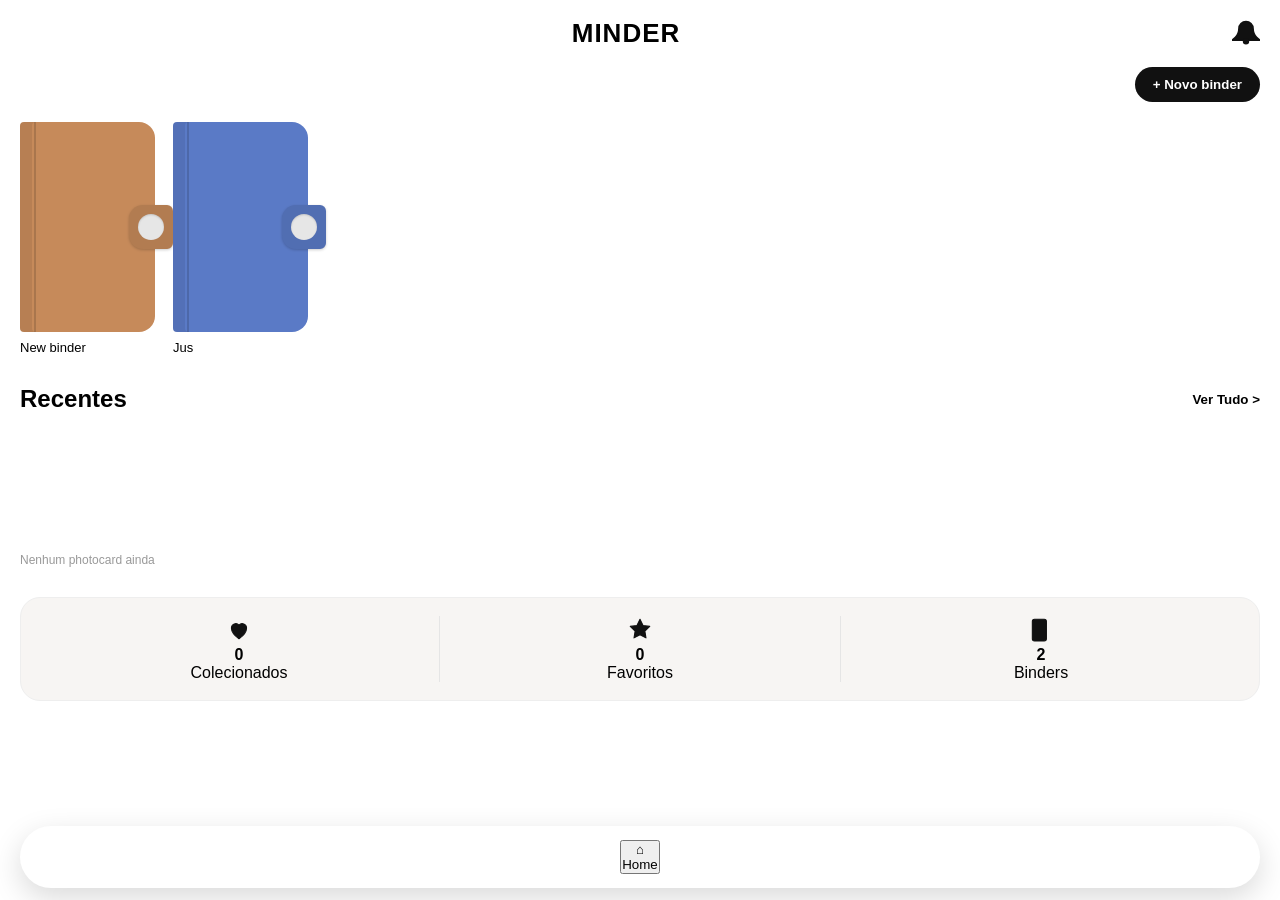
==== index.html @ bbbed20b "minder" ====
<!DOCTYPE html>
<html lang="pt-BR">
<head><meta charset="UTF-8"><meta name="viewport" content="width=device-width, initial-scale=1.0"><title>MINDER</title><link rel="stylesheet" href="style.css"></head>
<body>
<header><h1>MINDER</h1><button class="bell"><svg viewBox="0 0 24 24"><path d="M6 9a6 6 0 0 1 12 0c0 7 6 10 6 10H0s6-3 6-10"/><circle cx="12" cy="20" r="2"/></svg></button></header>
<div class="top-action"><button id="btnNovo" class="btn-black">+ Novo binder</button></div>
<div class="binder-area" id="binderArea">
  <div class="binder-card" data-name="New binder"><div class="binder" style="--cor:#C68A5A"><div class="lacre"></div></div><div class="label">New binder</div></div>
    <div class="binder-card" data-name="Jus"><div class="binder" style="--cor:#5A7AC6"><div class="lacre"></div></div><div class="label">Jus</div></div>
    </div>
    <section class="recentes"><div class="recentes-head"><h2>Recentes</h2><button id="verTudo">Ver Tudo ></button></div><div class="recentes-grid" id="recentesGrid"></div><p class="empty-text" id="emptyText">Nenhum photocard ainda</p></section>
    <div class="stats"><div><svg viewBox="0 0 24 24" class="ico"><path d="M12 21s-7-5-7-10a4 4 0 0 1 7-2.6A4 4 0 0 1 19 11c0 5-7 10-7 10z"/></svg><b id="c1">0</b><p>Colecionados</p></div><div><svg viewBox="0 0 24 24" class="ico"><path d="M12 3l2.8 5.7 6.2.9-4.5 4.4 1 6.2L12 17.3l-5.5 2.9 1-6.2L3 9.6l6.2-.9z"/></svg><b>0</b><p>Favoritos</p></div><div><svg viewBox="0 0 24 24" class="ico"><path d="M6 3h9a2 2 0 0 1 2 2v16a2 2 0 0 1-2 2H6a2 2 0 0 1-2-2V5a2 2 0 0 1 2-2z"/><path d="M6 7h11"/></svg><b id="cBinders">2</b><p>Binders</p></div></div>
    <nav class="nav"><button>⌂<br>Home</button></nav>
    <div id="binderPage" class="binder-page hidden"><div class="bp-header"><button id="voltar">‹ Voltar</button><div><span id="paginaInfo">Página 1 de 2</span> <b id="cheiosInfo">0/4 cheios</b></div></div><div class="bp-grid"><div class="slot"><svg viewBox="0 0 24 24"><rect x="3" y="4" width="18" height="14" rx="2"/><circle cx="9" cy="10" r="2"/><path d="M21 15l-5-5-8 8"/><path d="M17 4h4v4"/></svg><p>toque para colocar<br>um photocard</p><input type="file" accept="image/*" hidden></div><div class="slot"><svg viewBox="0 0 24 24"><rect x="3" y="4" width="18" height="14" rx="2"/><circle cx="9" cy="10" r="2"/><path d="M21 15l-5-5-8 8"/><path d="M17 4h4v4"/></svg><p>toque para colocar<br>um photocard</p><input type="file" accept="image/*" hidden></div><div class="slot"><svg viewBox="0 0 24 24"><rect x="3" y="4" width="18" height="14" rx="2"/><circle cx="9" cy="10" r="2"/><path d="M21 15l-5-5-8 8"/><path d="M17 4h4v4"/></svg><p>toque para colocar<br>um photocard</p><input type="file" accept="image/*" hidden></div><div class="slot"><svg viewBox="0 0 24 24"><rect x="3" y="4" width="18" height="14" rx="2"/><circle cx="9" cy="10" r="2"/><path d="M21 15l-5-5-8 8"/><path d="M17 4h4v4"/></svg><p>toque para colocar<br>um photocard</p><input type="file" accept="image/*" hidden></div></div><div class="bp-footer"><button id="ant">Anterior</button><div class="dots"><span class="dot active"></span><span class="dot"></span></div><button id="prox">Próxima</button></div></div>
    <div id="modalNovo" class="modal hidden"><div class="box"><h3>Novo Binder</h3><input id="inputNome" placeholder="Nome do binder"><input id="inputCor" type="color" value="#C68A5A" style="height:40px;width:100%;margin-top:8px"><div class="actions"><button id="cancelar">Cancelar</button><button id="criar" class="btn-black">Criar</button></div></div></div>
    <script src="script.js"></script>
    </body></html>
---- style.css ----
*{margin:0;padding:0;box-sizing:border-box;font-family:Inter,Arial,sans-serif}
body{background:#fff;padding-bottom:110px}
header{display:flex;justify-content:space-between;padding:18px 20px;align-items:center}
header h1{flex:1;text-align:center;font-weight:900;font-size:26px;letter-spacing:1px}
.bell{border:none;background:none}.bell svg{width:28px;height:28px;fill:#111;stroke:#111;stroke-width:1.5}
.top-action{display:flex;justify-content:flex-end;padding:0 20px}
.btn-black{background:#111;color:#fff;border:none;border-radius:999px;padding:10px 18px;font-weight:600;cursor:pointer}
.binder-area{display:flex;gap:18px;padding:20px;overflow-x:auto}
.binder-card{cursor:pointer;flex-shrink:0}
.binder{width:135px;height:210px;background:var(--cor,#C68A5A);border-radius:4px 16px 16px 4px;position:relative;box-shadow:inset 12px 0 0 rgba(0,0,0,.08)}
.binder::before{content:'';position:absolute;left:14px;top:0;bottom:0;width:2px;background:rgba(0,0,0,.15)}
.binder .lacre{position:absolute;right:-18px;top:50%;transform:translateY(-50%);width:44px;height:44px;background:var(--cor,#C68A5A);filter:brightness(.9);border-radius:14px 6px 6px 14px;display:flex;align-items:center;justify-content:center;box-shadow:0 1px 3px rgba(0,0,0,.2)}
.binder .lacre::after{content:'';width:26px;height:26px;background:#fff;border-radius:50%;box-shadow:inset 0 1px 2px rgba(0,0,0,.15)}
.label{margin-top:8px;font-size:13px;font-weight:500}
.recentes{padding:10px 20px}
.recentes-head{display:flex;justify-content:space-between;align-items:center}
.recentes-head button{border:none;background:none;font-weight:700;cursor:pointer}
.recentes-grid{display:flex;gap:10px;margin-top:12px;overflow-x:auto;min-height:120px}
.empty-text{font-size:12px;color:#999;margin-top:8px}
.card{width:76px;height:100px;background:#111;border-radius:12px;background-size:cover;background-position:center;flex-shrink:0}
.stats{display:flex;background:#f7f5f3;border-radius:20px;margin:20px;padding:18px;border:1px solid #eee}
.stats div{flex:1;text-align:center;border-right:1px solid #e5e5e5}.stats div:last-child{border:none}
.ico{width:26px;height:26px;fill:#111;stroke:#111;stroke-width:1;stroke-linejoin:round;display:block;margin:0 auto 4px}
.nav{position:fixed;bottom:12px;left:20px;right:20px;background:#fff;border-radius:999px;box-shadow:0 10px 30px rgba(0,0,0,.15);display:flex;justify-content:center;padding:14px;font-weight:700}
.binder-page{position:fixed;inset:0;background:#fff;z-index:50;padding:14px;display:flex;flex-direction:column}
.binder-page.hidden{display:none}
.bp-header{display:flex;justify-content:space-between;padding:10px 4px;font-weight:700;font-size:14px}
.bp-grid{background:#a8c4b6;border-radius:22px;padding:14px;display:grid;grid-template-columns:1fr 1fr;gap:14px;flex:1}
.slot{background:#c8ddd0;border:2.5px solid #fff;border-radius:18px;display:flex;flex-direction:column;align-items:center;justify-content:center;text-align:center;padding:20px;cursor:pointer;min-height:190px;position:relative;overflow:hidden}
.slot svg{width:42px;height:42px;stroke:#5a6f65;fill:none;stroke-width:1.6}.slot p{font-size:13px;color:#5a6f65;margin-top:10px;font-weight:600;line-height:1.2}.slot img{position:absolute;inset:0;width:100%;height:100%;object-fit:cover}
.bp-footer{display:flex;justify-content:space-between;align-items:center;padding:16px 10px;color:#777;font-weight:600}
.bp-footer button{border:none;background:none;font-weight:700;color:#333;cursor:pointer}
.dots{display:flex;gap:8px}.dot{width:18px;height:18px;background:#dde8e1;border-radius:50%}.dot.active{background:#8eb11d}
.modal{position:fixed;inset:0;background:rgba(0,0,0,.5);display:flex;align-items:center;justify-content:center;z-index:60}
.modal.hidden{display:none}.box{background:#fff;padding:20px;border-radius:18px;width:85%;max-width:320px}.box input{width:100%;padding:12px;border:1px solid #ddd;border-radius:10px;margin-top:12px}.actions{display:flex;justify-content:flex-end;gap:10px;margin-top:12px}
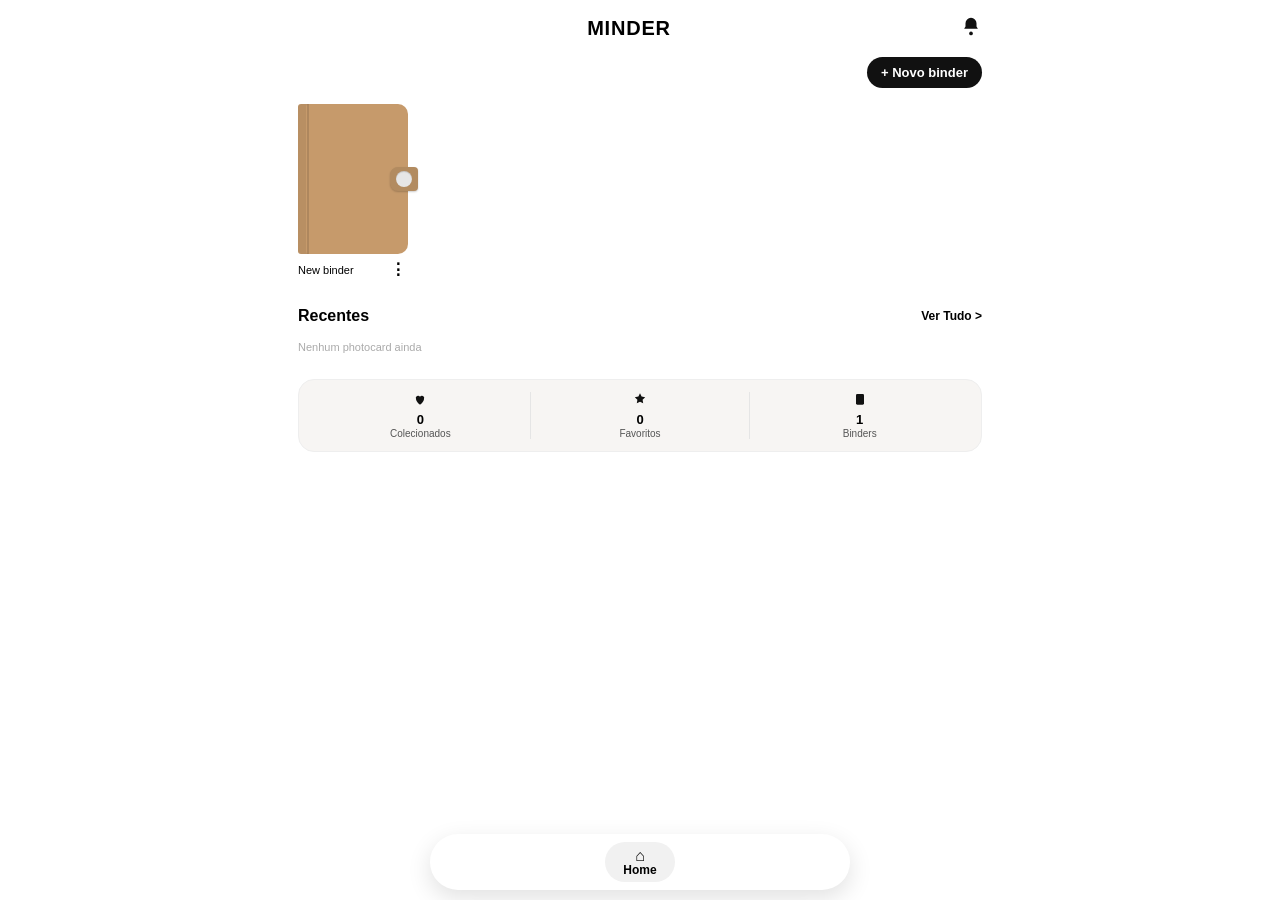
==== commit 79045df3: "minder" ====
--- a/index.html
+++ b/index.html
@@ -2,16 +2,54 @@
 <html lang="pt-BR">
 <head><meta charset="UTF-8"><meta name="viewport" content="width=device-width, initial-scale=1.0"><title>MINDER</title><link rel="stylesheet" href="style.css"></head>
 <body>
-<header><h1>MINDER</h1><button class="bell"><svg viewBox="0 0 24 24"><path d="M6 9a6 6 0 0 1 12 0c0 7 6 10 6 10H0s6-3 6-10"/><circle cx="12" cy="20" r="2"/></svg></button></header>
+<header><h1>MINDER</h1><button class="bell"><svg viewBox="0 0 24 24"><path d="M12 2a6 6 0 0 0-6 6v3.5l-1.5 2.5h15L18 11.5V8a6 6 0 0 0-6-6z"/><circle cx="12" cy="19" r="2"/></svg></button></header>
+
 <div class="top-action"><button id="btnNovo" class="btn-black">+ Novo binder</button></div>
+
 <div class="binder-area" id="binderArea">
-  <div class="binder-card" data-name="New binder"><div class="binder" style="--cor:#C68A5A"><div class="lacre"></div></div><div class="label">New binder</div></div>
-    <div class="binder-card" data-name="Jus"><div class="binder" style="--cor:#5A7AC6"><div class="lacre"></div></div><div class="label">Jus</div></div>
-    </div>
-    <section class="recentes"><div class="recentes-head"><h2>Recentes</h2><button id="verTudo">Ver Tudo ></button></div><div class="recentes-grid" id="recentesGrid"></div><p class="empty-text" id="emptyText">Nenhum photocard ainda</p></section>
-    <div class="stats"><div><svg viewBox="0 0 24 24" class="ico"><path d="M12 21s-7-5-7-10a4 4 0 0 1 7-2.6A4 4 0 0 1 19 11c0 5-7 10-7 10z"/></svg><b id="c1">0</b><p>Colecionados</p></div><div><svg viewBox="0 0 24 24" class="ico"><path d="M12 3l2.8 5.7 6.2.9-4.5 4.4 1 6.2L12 17.3l-5.5 2.9 1-6.2L3 9.6l6.2-.9z"/></svg><b>0</b><p>Favoritos</p></div><div><svg viewBox="0 0 24 24" class="ico"><path d="M6 3h9a2 2 0 0 1 2 2v16a2 2 0 0 1-2 2H6a2 2 0 0 1-2-2V5a2 2 0 0 1 2-2z"/><path d="M6 7h11"/></svg><b id="cBinders">2</b><p>Binders</p></div></div>
-    <nav class="nav"><button>⌂<br>Home</button></nav>
-    <div id="binderPage" class="binder-page hidden"><div class="bp-header"><button id="voltar">‹ Voltar</button><div><span id="paginaInfo">Página 1 de 2</span> <b id="cheiosInfo">0/4 cheios</b></div></div><div class="bp-grid"><div class="slot"><svg viewBox="0 0 24 24"><rect x="3" y="4" width="18" height="14" rx="2"/><circle cx="9" cy="10" r="2"/><path d="M21 15l-5-5-8 8"/><path d="M17 4h4v4"/></svg><p>toque para colocar<br>um photocard</p><input type="file" accept="image/*" hidden></div><div class="slot"><svg viewBox="0 0 24 24"><rect x="3" y="4" width="18" height="14" rx="2"/><circle cx="9" cy="10" r="2"/><path d="M21 15l-5-5-8 8"/><path d="M17 4h4v4"/></svg><p>toque para colocar<br>um photocard</p><input type="file" accept="image/*" hidden></div><div class="slot"><svg viewBox="0 0 24 24"><rect x="3" y="4" width="18" height="14" rx="2"/><circle cx="9" cy="10" r="2"/><path d="M21 15l-5-5-8 8"/><path d="M17 4h4v4"/></svg><p>toque para colocar<br>um photocard</p><input type="file" accept="image/*" hidden></div><div class="slot"><svg viewBox="0 0 24 24"><rect x="3" y="4" width="18" height="14" rx="2"/><circle cx="9" cy="10" r="2"/><path d="M21 15l-5-5-8 8"/><path d="M17 4h4v4"/></svg><p>toque para colocar<br>um photocard</p><input type="file" accept="image/*" hidden></div></div><div class="bp-footer"><button id="ant">Anterior</button><div class="dots"><span class="dot active"></span><span class="dot"></span></div><button id="prox">Próxima</button></div></div>
-    <div id="modalNovo" class="modal hidden"><div class="box"><h3>Novo Binder</h3><input id="inputNome" placeholder="Nome do binder"><input id="inputCor" type="color" value="#C68A5A" style="height:40px;width:100%;margin-top:8px"><div class="actions"><button id="cancelar">Cancelar</button><button id="criar" class="btn-black">Criar</button></div></div></div>
-    <script src="script.js"></script>
-    </body></html>+  <!-- COMEÇA COM 1 SÓ -->
+    <div class="binder-card" data-name="New binder">
+        <div class="binder" style="--cor:#C69A6B">
+              <div class="lacre"><span></span></div>
+                  </div>
+                      <div class="binder-info">
+                            <span class="label">New binder</span>
+                                  <button class="dots-btn">⋮</button>
+                                      </div>
+                                        </div>
+                                        </div>
+
+                                        <section class="recentes">
+                                          <div class="recentes-head"><h2>Recentes</h2><button id="verTudo">Ver Tudo ></button></div>
+                                            <div class="recentes-grid" id="recentesGrid"></div>
+                                              <p class="empty-text" id="emptyText">Nenhum photocard ainda</p>
+                                              </section>
+
+                                              <div class="stats">
+                                                <div><svg viewBox="0 0 24 24" class="ico"><path d="M12 19s-6-4.2-6-8.5A3.5 3.5 0 0 1 12 7a3.5 3.5 0 0 1 6 3.5C18 14.8 12 19 12 19z"/></svg><b id="c1">0</b><p>Colecionados</p></div>
+                                                  <div><svg viewBox="0 0 24 24" class="ico"><path d="M12 2l2.4 4.9 5.4.8-3.9 3.8.9 5.4L12 14.8l-4.8 2.1.9-5.4L4.2 7.7l5.4-.8z"/></svg><b>0</b><p>Favoritos</p></div>
+                                                    <div><svg viewBox="0 0 24 24" class="ico"><rect x="6" y="3" width="12" height="16" rx="2"/></svg><b id="cBinders">1</b><p>Binders</p></div>
+                                                    </div>
+
+                                                    <nav class="nav"><button class="home-active"><span class="home-icon">⌂</span>Home</button></nav>
+
+                                                    <!-- PÁGINA INTERNA -->
+                                                    <div id="binderPage" class="binder-page hidden">
+                                                      <div class="bp-header">
+                                                          <button id="voltar">‹ Voltar</button>
+                                                              <div><span id="paginaInfo">Página 1 de 2</span> <b id="cheiosInfo">0/4 cheios</b></div>
+                                                                </div>
+                                                                  <div class="bp-grid">
+                                                                      <div class="slot"><div class="slot-inner"><svg viewBox="0 0 24 24"><rect x="3" y="3" width="18" height="18" rx="3"/><circle cx="9" cy="9" r="1.5"/><path d="M21 15l-5-5-5 5"/></svg><p>toque para colocar<br>um photocard</p></div><input type="file" accept="image/*" hidden></div>
+                                                                          <div class="slot"><div class="slot-inner"><svg viewBox="0 0 24 24"><rect x="3" y="3" width="18" height="18" rx="3"/><circle cx="9" cy="9" r="1.5"/><path d="M21 15l-5-5-5 5"/></svg><p>toque para colocar<br>um photocard</p></div><input type="file" accept="image/*" hidden></div>
+                                                                              <div class="slot"><div class="slot-inner"><svg viewBox="0 0 24 24"><rect x="3" y="3" width="18" height="18" rx="3"/><circle cx="9" cy="9" r="1.5"/><path d="M21 15l-5-5-5 5"/></svg><p>toque para colocar<br>um photocard</p></div><input type="file" accept="image/*" hidden></div>
+                                                                                  <div class="slot"><div class="slot-inner"><svg viewBox="0 0 24 24"><rect x="3" y="3" width="18" height="18" rx="3"/><circle cx="9" cy="9" r="1.5"/><path d="M21 15l-5-5-5 5"/></svg><p>toque para colocar<br>um photocard</p></div><input type="file" accept="image/*" hidden></div>
+                                                                                    </div>
+                                                                                      <div class="bp-footer"><button id="ant">Anterior</button><div class="dots"><span class="dot active"></span><span class="dot"></span></div><button id="prox">Próxima</button></div>
+                                                                                      </div>
+
+                                                                                      <div id="modalNovo" class="modal hidden"><div class="box"><h3>Novo Binder</h3><input id="inputNome" placeholder="Nome do binder"><input id="inputCor" type="color" value="#C69A6B"><div class="actions"><button id="cancelar">Cancelar</button><button id="criar" class="btn-black">Criar</button></div></div></div>
+
+                                                                                      <script src="script.js"></script>
+                                                                                      </body>
+                                                                                      </html>
--- a/style.css
+++ b/style.css
@@ -1,35 +1,50 @@
 *{margin:0;padding:0;box-sizing:border-box;font-family:Inter,Arial,sans-serif}
-body{background:#fff;padding-bottom:110px}
-header{display:flex;justify-content:space-between;padding:18px 20px;align-items:center}
-header h1{flex:1;text-align:center;font-weight:900;font-size:26px;letter-spacing:1px}
-.bell{border:none;background:none}.bell svg{width:28px;height:28px;fill:#111;stroke:#111;stroke-width:1.5}
-.top-action{display:flex;justify-content:flex-end;padding:0 20px}
-.btn-black{background:#111;color:#fff;border:none;border-radius:999px;padding:10px 18px;font-weight:600;cursor:pointer}
-.binder-area{display:flex;gap:18px;padding:20px;overflow-x:auto}
-.binder-card{cursor:pointer;flex-shrink:0}
-.binder{width:135px;height:210px;background:var(--cor,#C68A5A);border-radius:4px 16px 16px 4px;position:relative;box-shadow:inset 12px 0 0 rgba(0,0,0,.08)}
-.binder::before{content:'';position:absolute;left:14px;top:0;bottom:0;width:2px;background:rgba(0,0,0,.15)}
-.binder .lacre{position:absolute;right:-18px;top:50%;transform:translateY(-50%);width:44px;height:44px;background:var(--cor,#C68A5A);filter:brightness(.9);border-radius:14px 6px 6px 14px;display:flex;align-items:center;justify-content:center;box-shadow:0 1px 3px rgba(0,0,0,.2)}
-.binder .lacre::after{content:'';width:26px;height:26px;background:#fff;border-radius:50%;box-shadow:inset 0 1px 2px rgba(0,0,0,.15)}
-.label{margin-top:8px;font-size:13px;font-weight:500}
-.recentes{padding:10px 20px}
+body{background:#fff;padding-bottom:90px;max-width:480px;margin:0 auto}
+header{display:flex;justify-content:space-between;padding:16px 18px;align-items:center}
+header h1{flex:1;text-align:center;font-weight:900;font-size:20px;letter-spacing:.8px}
+.bell{border:none;background:none;cursor:pointer}.bell svg{width:22px;height:22px;fill:#111}
+.top-action{display:flex;justify-content:flex-end;padding:0 18px}
+.btn-black{background:#111;color:#fff;border:none;border-radius:999px;padding:8px 14px;font-weight:600;font-size:13px;cursor:pointer}
+.binder-area{display:flex;gap:22px;padding:16px 18px;overflow-x:auto}
+.binder-card{flex-shrink:0;cursor:pointer;width:92px}
+.binder{width:92px;height:128px;background:var(--cor);border-radius:3px 10px 10px 3px;position:relative;box-shadow:inset 8px 0 0 rgba(0,0,0,.07)}
+.binder::before{content:'';position:absolute;left:9px;top:0;bottom:0;width:1.5px;background:rgba(0,0,0,.12)}
+/* LACRE CORRIGIDO - MAIS COLADO */
+.binder .lacre{position:absolute;right:-10px;top:50%;transform:translateY(-50%);width:28px;height:24px;background:var(--cor);filter:brightness(.9);border-radius:8px 4px 4px 8px;display:flex;align-items:center;justify-content:center;box-shadow:0 1px 2px rgba(0,0,0,.2)}
+.binder .lacre span{width:16px;height:16px;background:#fff;border-radius:50%;display:block;box-shadow:inset 0 1px 1px rgba(0,0,0,.15)}
+.binder-info{display:flex;justify-content:space-between;align-items:center;margin-top:6px}
+.label{font-size:11px;font-weight:500;white-space:nowrap;overflow:hidden;text-overflow:ellipsis;max-width:70px}
+.dots-btn{border:none;background:none;font-size:16px;font-weight:700;cursor:pointer;padding:0 2px}
+.recentes{padding:12px 18px}
 .recentes-head{display:flex;justify-content:space-between;align-items:center}
-.recentes-head button{border:none;background:none;font-weight:700;cursor:pointer}
-.recentes-grid{display:flex;gap:10px;margin-top:12px;overflow-x:auto;min-height:120px}
-.empty-text{font-size:12px;color:#999;margin-top:8px}
-.card{width:76px;height:100px;background:#111;border-radius:12px;background-size:cover;background-position:center;flex-shrink:0}
-.stats{display:flex;background:#f7f5f3;border-radius:20px;margin:20px;padding:18px;border:1px solid #eee}
+.recentes-head h2{font-size:16px}.recentes-head button{border:none;background:none;font-weight:700;font-size:12px;cursor:pointer}
+.recentes-grid{display:flex;gap:8px;margin-top:10px;overflow-x:auto}
+.empty-text{font-size:11px;color:#aaa;margin-top:6px}
+/* RECENTES NÃO ACHATADO - PROPORÇÃO PHOTOCARD 3:4 */
+.card{width:58px;height:78px;flex-shrink:0;background:#eee;border-radius:8px;background-size:cover;background-position:center}
+.stats{display:flex;background:#f7f5f3;border-radius:16px;margin:14px 18px;padding:12px;border:1px solid #eee}
 .stats div{flex:1;text-align:center;border-right:1px solid #e5e5e5}.stats div:last-child{border:none}
-.ico{width:26px;height:26px;fill:#111;stroke:#111;stroke-width:1;stroke-linejoin:round;display:block;margin:0 auto 4px}
-.nav{position:fixed;bottom:12px;left:20px;right:20px;background:#fff;border-radius:999px;box-shadow:0 10px 30px rgba(0,0,0,.15);display:flex;justify-content:center;padding:14px;font-weight:700}
-.binder-page{position:fixed;inset:0;background:#fff;z-index:50;padding:14px;display:flex;flex-direction:column}
+.ico{width:16px;height:16px;fill:#111;display:block;margin:0 auto 2px}
+.stats b{font-size:13px}.stats p{font-size:10px;color:#555}
+/* HOME CORRIGIDO */
+.nav{position:fixed;bottom:10px;left:50%;transform:translateX(-50%);width:90%;max-width:420px;background:#fff;border-radius:999px;box-shadow:0 8px 24px rgba(0,0,0,.12);display:flex;justify-content:center;padding:8px}
+.home-active{border:none;background:#f1f1f1;border-radius:999px;padding:6px 18px;font-weight:700;font-size:12px;display:flex;flex-direction:column;align-items:center;line-height:1}
+.home-icon{font-size:16px}
+/* PÁGINA INTERNA MENOR */
+.binder-page{position:fixed;inset:0;background:#fff;z-index:50;padding:10px;display:flex;flex-direction:column;max-width:480px;margin:0 auto}
 .binder-page.hidden{display:none}
-.bp-header{display:flex;justify-content:space-between;padding:10px 4px;font-weight:700;font-size:14px}
-.bp-grid{background:#a8c4b6;border-radius:22px;padding:14px;display:grid;grid-template-columns:1fr 1fr;gap:14px;flex:1}
-.slot{background:#c8ddd0;border:2.5px solid #fff;border-radius:18px;display:flex;flex-direction:column;align-items:center;justify-content:center;text-align:center;padding:20px;cursor:pointer;min-height:190px;position:relative;overflow:hidden}
-.slot svg{width:42px;height:42px;stroke:#5a6f65;fill:none;stroke-width:1.6}.slot p{font-size:13px;color:#5a6f65;margin-top:10px;font-weight:600;line-height:1.2}.slot img{position:absolute;inset:0;width:100%;height:100%;object-fit:cover}
-.bp-footer{display:flex;justify-content:space-between;align-items:center;padding:16px 10px;color:#777;font-weight:600}
-.bp-footer button{border:none;background:none;font-weight:700;color:#333;cursor:pointer}
-.dots{display:flex;gap:8px}.dot{width:18px;height:18px;background:#dde8e1;border-radius:50%}.dot.active{background:#8eb11d}
-.modal{position:fixed;inset:0;background:rgba(0,0,0,.5);display:flex;align-items:center;justify-content:center;z-index:60}
-.modal.hidden{display:none}.box{background:#fff;padding:20px;border-radius:18px;width:85%;max-width:320px}.box input{width:100%;padding:12px;border:1px solid #ddd;border-radius:10px;margin-top:12px}.actions{display:flex;justify-content:flex-end;gap:10px;margin-top:12px}+.bp-header{display:flex;justify-content:space-between;padding:8px 2px;font-weight:600;font-size:12px;align-items:center}
+.bp-header button{border:1px solid #ddd;background:#fff;border-radius:6px;padding:4px 8px;font-size:12px;cursor:pointer}
+.bp-grid{background:#a8bfae;border-radius:18px;padding:10px;display:grid;grid-template-columns:1fr 1fr;gap:10px;flex:0}
+.slot{background:#cbd9d0;border:2px solid #fff;border-radius:14px;aspect-ratio:3/4.2;display:flex;align-items:center;justify-content:center;cursor:pointer;position:relative;overflow:hidden}
+.slot-inner{text-align:center}
+.slot svg{width:28px;height:28px;stroke:#6a8074;fill:none;stroke-width:1.5}
+.slot p{font-size:10px;color:#5a6f65;margin-top:6px;font-weight:600;line-height:1.2}
+.slot img{position:absolute;inset:0;width:100%;height:100%;object-fit:cover}
+.bp-footer{display:flex;justify-content:space-between;align-items:center;padding:14px 6px;font-size:12px;color:#777}
+.bp-footer button{border:none;background:none;font-weight:700;cursor:pointer}
+.dots{display:flex;gap:6px}.dot{width:12px;height:12px;background:#dde8e1;border-radius:50%}.dot.active{background:#8eb11d}
+.modal{position:fixed;inset:0;background:rgba(0,0,0,.45);display:flex;align-items:center;justify-content:center;z-index:60}
+.modal.hidden{display:none}.box{background:#fff;padding:18px;border-radius:16px;width:85%;max-width:300px}.box input{width:100%;padding:10px;border:1px solid #ddd;border-radius:8px;margin-top:10px}.actions{display:flex;justify-content:flex-end;gap:8px;margin-top:12px}
+#inputCor{height:36px;padding:2px}
+@media(min-width:700px){body{max-width:720px}.binder{width:110px;height:150px}.binder-card{width:110px}.card{width:72px;height:96px}}
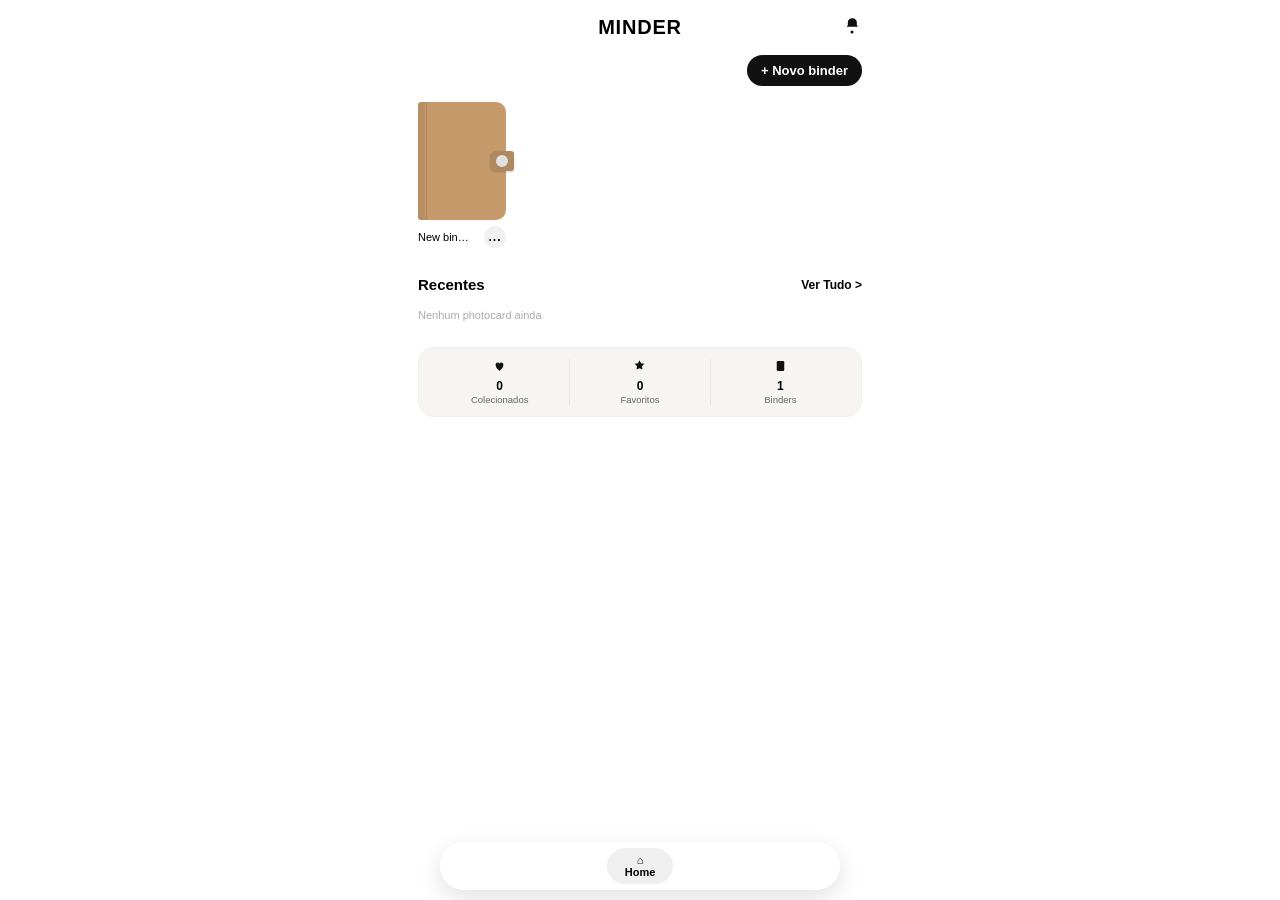
==== commit 9e6b49d0: "m" ====
--- a/index.html
+++ b/index.html
@@ -2,54 +2,36 @@
 <html lang="pt-BR">
 <head><meta charset="UTF-8"><meta name="viewport" content="width=device-width, initial-scale=1.0"><title>MINDER</title><link rel="stylesheet" href="style.css"></head>
 <body>
-<header><h1>MINDER</h1><button class="bell"><svg viewBox="0 0 24 24"><path d="M12 2a6 6 0 0 0-6 6v3.5l-1.5 2.5h15L18 11.5V8a6 6 0 0 0-6-6z"/><circle cx="12" cy="19" r="2"/></svg></button></header>
+<header><h1>MINDER</h1><button class="bell"><svg viewBox="0 0 24 24"><path d="M12 2a5 5 0 0 0-5 5v3.2l-1.2 2H19l-1.2-2V7a5 5 0 0 0-5-5z"/><circle cx="12" cy="18.5" r="1.8"/></svg></button></header>
 
 <div class="top-action"><button id="btnNovo" class="btn-black">+ Novo binder</button></div>
 
 <div class="binder-area" id="binderArea">
-  <!-- COMEÇA COM 1 SÓ -->
-    <div class="binder-card" data-name="New binder">
-        <div class="binder" style="--cor:#C69A6B">
-              <div class="lacre"><span></span></div>
-                  </div>
-                      <div class="binder-info">
-                            <span class="label">New binder</span>
-                                  <button class="dots-btn">⋮</button>
+  <div class="binder-card" data-name="New binder">
+      <div class="binder" style="--cor:#C69A6B"><div class="lacre"><span></span></div></div>
+          <div class="binder-info"><span class="label">New binder</span><button class="dots-btn">...</button><div class="menu hidden"><button data-a="capa">Editar capa</button><button data-a="renomear">Renomear</button><button data-a="apagar" class="danger">Apagar</button></div></div>
+            </div>
+            </div>
+
+            <section class="recentes"><div class="recentes-head"><h2>Recentes</h2><button id="verTudo">Ver Tudo ></button></div><div class="recentes-grid" id="recentesGrid"></div><p class="empty-text" id="emptyText">Nenhum photocard ainda</p></section>
+
+            <div class="stats"><div><svg viewBox="0 0 24 24" class="ico"><path d="M12 19s-6-4.2-6-8.5A3.5 3.5 0 0 1 12 7a3.5 3.5 0 0 1 6 3.5C18 14.8 12 19 12 19z"/></svg><b id="c1">0</b><p>Colecionados</p></div><div><svg viewBox="0 0 24 24" class="ico"><path d="M12 2l2.4 4.9 5.4.8-3.9 3.8.9 5.4L12 14.8l-4.8 2.1.9-5.4L4.2 7.7l5.4-.8z"/></svg><b>0</b><p>Favoritos</p></div><div><svg viewBox="0 0 24 24" class="ico"><rect x="6" y="3" width="12" height="16" rx="2"/></svg><b id="cBinders">1</b><p>Binders</p></div></div>
+
+            <nav class="nav"><button class="home-active">⌂<br>Home</button></nav>
+
+            <div id="binderPage" class="binder-page hidden">
+              <div class="bp-top"><button id="voltar">‹ Voltar</button></div>
+                <div class="bp-sub"><span id="paginaInfo">Página 1 de 2</span><b id="cheiosInfo">0/4 cheios</b></div>
+                  <div class="bp-grid-wrap"><div class="bp-grid">
+                      <div class="slot"><svg viewBox="0 0 24 24"><rect x="3" y="3" width="18" height="18" rx="3"/><circle cx="9" cy="9" r="1.2"/><path d="M21 14l-4-4-4 4"/></svg><p>toque para colocar<br>um photocard</p><input type="file" accept="image/*" hidden></div>
+                          <div class="slot"><svg viewBox="0 0 24 24"><rect x="3" y="3" width="18" height="18" rx="3"/><circle cx="9" cy="9" r="1.2"/><path d="M21 14l-4-4-4 4"/></svg><p>toque para colocar<br>um photocard</p><input type="file" accept="image/*" hidden></div>
+                              <div class="slot"><svg viewBox="0 0 24 24"><rect x="3" y="3" width="18" height="18" rx="3"/><circle cx="9" cy="9" r="1.2"/><path d="M21 14l-4-4-4 4"/></svg><p>toque para colocar<br>um photocard</p><input type="file" accept="image/*" hidden></div>
+                                  <div class="slot"><svg viewBox="0 0 24 24"><rect x="3" y="3" width="18" height="18" rx="3"/><circle cx="9" cy="9" r="1.2"/><path d="M21 14l-4-4-4 4"/></svg><p>toque para colocar<br>um photocard</p><input type="file" accept="image/*" hidden></div>
+                                    </div></div>
+                                      <div class="bp-footer"><button id="ant">Anterior</button><div class="dots"><span class="dot active"></span><span class="dot"></span></div><button id="prox">Próxima</button></div>
                                       </div>
-                                        </div>
-                                        </div>
 
-                                        <section class="recentes">
-                                          <div class="recentes-head"><h2>Recentes</h2><button id="verTudo">Ver Tudo ></button></div>
-                                            <div class="recentes-grid" id="recentesGrid"></div>
-                                              <p class="empty-text" id="emptyText">Nenhum photocard ainda</p>
-                                              </section>
-
-                                              <div class="stats">
-                                                <div><svg viewBox="0 0 24 24" class="ico"><path d="M12 19s-6-4.2-6-8.5A3.5 3.5 0 0 1 12 7a3.5 3.5 0 0 1 6 3.5C18 14.8 12 19 12 19z"/></svg><b id="c1">0</b><p>Colecionados</p></div>
-                                                  <div><svg viewBox="0 0 24 24" class="ico"><path d="M12 2l2.4 4.9 5.4.8-3.9 3.8.9 5.4L12 14.8l-4.8 2.1.9-5.4L4.2 7.7l5.4-.8z"/></svg><b>0</b><p>Favoritos</p></div>
-                                                    <div><svg viewBox="0 0 24 24" class="ico"><rect x="6" y="3" width="12" height="16" rx="2"/></svg><b id="cBinders">1</b><p>Binders</p></div>
-                                                    </div>
-
-                                                    <nav class="nav"><button class="home-active"><span class="home-icon">⌂</span>Home</button></nav>
-
-                                                    <!-- PÁGINA INTERNA -->
-                                                    <div id="binderPage" class="binder-page hidden">
-                                                      <div class="bp-header">
-                                                          <button id="voltar">‹ Voltar</button>
-                                                              <div><span id="paginaInfo">Página 1 de 2</span> <b id="cheiosInfo">0/4 cheios</b></div>
-                                                                </div>
-                                                                  <div class="bp-grid">
-                                                                      <div class="slot"><div class="slot-inner"><svg viewBox="0 0 24 24"><rect x="3" y="3" width="18" height="18" rx="3"/><circle cx="9" cy="9" r="1.5"/><path d="M21 15l-5-5-5 5"/></svg><p>toque para colocar<br>um photocard</p></div><input type="file" accept="image/*" hidden></div>
-                                                                          <div class="slot"><div class="slot-inner"><svg viewBox="0 0 24 24"><rect x="3" y="3" width="18" height="18" rx="3"/><circle cx="9" cy="9" r="1.5"/><path d="M21 15l-5-5-5 5"/></svg><p>toque para colocar<br>um photocard</p></div><input type="file" accept="image/*" hidden></div>
-                                                                              <div class="slot"><div class="slot-inner"><svg viewBox="0 0 24 24"><rect x="3" y="3" width="18" height="18" rx="3"/><circle cx="9" cy="9" r="1.5"/><path d="M21 15l-5-5-5 5"/></svg><p>toque para colocar<br>um photocard</p></div><input type="file" accept="image/*" hidden></div>
-                                                                                  <div class="slot"><div class="slot-inner"><svg viewBox="0 0 24 24"><rect x="3" y="3" width="18" height="18" rx="3"/><circle cx="9" cy="9" r="1.5"/><path d="M21 15l-5-5-5 5"/></svg><p>toque para colocar<br>um photocard</p></div><input type="file" accept="image/*" hidden></div>
-                                                                                    </div>
-                                                                                      <div class="bp-footer"><button id="ant">Anterior</button><div class="dots"><span class="dot active"></span><span class="dot"></span></div><button id="prox">Próxima</button></div>
-                                                                                      </div>
-
-                                                                                      <div id="modalNovo" class="modal hidden"><div class="box"><h3>Novo Binder</h3><input id="inputNome" placeholder="Nome do binder"><input id="inputCor" type="color" value="#C69A6B"><div class="actions"><button id="cancelar">Cancelar</button><button id="criar" class="btn-black">Criar</button></div></div></div>
-
-                                                                                      <script src="script.js"></script>
-                                                                                      </body>
-                                                                                      </html>+                                      <div id="modalNovo" class="modal hidden"><div class="box"><h3>Novo Binder</h3><input id="inputNome" placeholder="Nome do binder"><div class="actions"><button id="cancelar">Cancelar</button><button id="criar" class="btn-black">Criar</button></div></div></div>
+                                      <input id="colorPicker" type="color" hidden>
+                                      <script src="script.js"></script>
+                                      </body></html>
--- a/style.css
+++ b/style.css
@@ -1,50 +1,33 @@
 *{margin:0;padding:0;box-sizing:border-box;font-family:Inter,Arial,sans-serif}
 body{background:#fff;padding-bottom:90px;max-width:480px;margin:0 auto}
-header{display:flex;justify-content:space-between;padding:16px 18px;align-items:center}
-header h1{flex:1;text-align:center;font-weight:900;font-size:20px;letter-spacing:.8px}
-.bell{border:none;background:none;cursor:pointer}.bell svg{width:22px;height:22px;fill:#111}
+header{position:relative;display:flex;justify-content:center;padding:16px 18px;align-items:center}
+header h1{font-weight:900;font-size:20px;letter-spacing:.8px;text-align:center}
+.bell{position:absolute;right:18px;top:50%;transform:translateY(-50%);border:none;background:none;cursor:pointer}.bell svg{width:20px;height:20px;fill:#111}
 .top-action{display:flex;justify-content:flex-end;padding:0 18px}
 .btn-black{background:#111;color:#fff;border:none;border-radius:999px;padding:8px 14px;font-weight:600;font-size:13px;cursor:pointer}
-.binder-area{display:flex;gap:22px;padding:16px 18px;overflow-x:auto}
-.binder-card{flex-shrink:0;cursor:pointer;width:92px}
-.binder{width:92px;height:128px;background:var(--cor);border-radius:3px 10px 10px 3px;position:relative;box-shadow:inset 8px 0 0 rgba(0,0,0,.07)}
-.binder::before{content:'';position:absolute;left:9px;top:0;bottom:0;width:1.5px;background:rgba(0,0,0,.12)}
-/* LACRE CORRIGIDO - MAIS COLADO */
-.binder .lacre{position:absolute;right:-10px;top:50%;transform:translateY(-50%);width:28px;height:24px;background:var(--cor);filter:brightness(.9);border-radius:8px 4px 4px 8px;display:flex;align-items:center;justify-content:center;box-shadow:0 1px 2px rgba(0,0,0,.2)}
-.binder .lacre span{width:16px;height:16px;background:#fff;border-radius:50%;display:block;box-shadow:inset 0 1px 1px rgba(0,0,0,.15)}
-.binder-info{display:flex;justify-content:space-between;align-items:center;margin-top:6px}
-.label{font-size:11px;font-weight:500;white-space:nowrap;overflow:hidden;text-overflow:ellipsis;max-width:70px}
-.dots-btn{border:none;background:none;font-size:16px;font-weight:700;cursor:pointer;padding:0 2px}
-.recentes{padding:12px 18px}
-.recentes-head{display:flex;justify-content:space-between;align-items:center}
-.recentes-head h2{font-size:16px}.recentes-head button{border:none;background:none;font-weight:700;font-size:12px;cursor:pointer}
-.recentes-grid{display:flex;gap:8px;margin-top:10px;overflow-x:auto}
-.empty-text{font-size:11px;color:#aaa;margin-top:6px}
-/* RECENTES NÃO ACHATADO - PROPORÇÃO PHOTOCARD 3:4 */
-.card{width:58px;height:78px;flex-shrink:0;background:#eee;border-radius:8px;background-size:cover;background-position:center}
-.stats{display:flex;background:#f7f5f3;border-radius:16px;margin:14px 18px;padding:12px;border:1px solid #eee}
-.stats div{flex:1;text-align:center;border-right:1px solid #e5e5e5}.stats div:last-child{border:none}
-.ico{width:16px;height:16px;fill:#111;display:block;margin:0 auto 2px}
-.stats b{font-size:13px}.stats p{font-size:10px;color:#555}
-/* HOME CORRIGIDO */
-.nav{position:fixed;bottom:10px;left:50%;transform:translateX(-50%);width:90%;max-width:420px;background:#fff;border-radius:999px;box-shadow:0 8px 24px rgba(0,0,0,.12);display:flex;justify-content:center;padding:8px}
-.home-active{border:none;background:#f1f1f1;border-radius:999px;padding:6px 18px;font-weight:700;font-size:12px;display:flex;flex-direction:column;align-items:center;line-height:1}
-.home-icon{font-size:16px}
-/* PÁGINA INTERNA MENOR */
-.binder-page{position:fixed;inset:0;background:#fff;z-index:50;padding:10px;display:flex;flex-direction:column;max-width:480px;margin:0 auto}
+.binder-area{display:flex;gap:20px;padding:16px 18px;overflow-x:auto}
+.binder-card{flex-shrink:0;cursor:pointer;width:88px;position:relative}
+.binder{width:88px;height:118px;background:var(--cor);border-radius:3px 10px 10px 3px;position:relative;box-shadow:inset 7px 0 0 rgba(0,0,0,.07)}
+.binder::before{content:'';position:absolute;left:8px;top:0;bottom:0;width:1.2px;background:rgba(0,0,0,.12)}
+.binder .lacre{position:absolute;right:-8px;top:50%;transform:translateY(-50%);width:24px;height:20px;background:var(--cor);filter:brightness(.88);border-radius:6px 3px 3px 6px;display:flex;align-items:center;justify-content:center;box-shadow:0 1px 2px rgba(0,0,0,.18)}
+.binder .lacre span{width:12px;height:12px;background:#fff;border-radius:50%;display:block}
+.binder-info{display:flex;align-items:center;justify-content:space-between;margin-top:6px;position:relative}
+.label{font-size:11px;font-weight:500;max-width:54px;overflow:hidden;text-overflow:ellipsis;white-space:nowrap}
+.dots-btn{width:22px;height:22px;border-radius:50%;border:none;background:#f1f1f1;font-weight:700;font-size:12px;letter-spacing:1px;cursor:pointer;display:flex;align-items:center;justify-content:center;line-height:1}
+.menu{position:absolute;right:0;top:24px;background:#fff;border:1px solid #eee;border-radius:10px;box-shadow:0 8px 20px rgba(0,0,0,.12);z-index:10;display:flex;flex-direction:column;min-width:120px;overflow:hidden}
+.menu.hidden{display:none}.menu button{border:none;background:#fff;padding:10px 12px;text-align:left;font-size:12px;cursor:pointer}.menu button:hover{background:#f7f7f7}.menu .danger{color:#d33}
+.recentes{padding:12px 18px}.recentes-head{display:flex;justify-content:space-between;align-items:center}.recentes-head h2{font-size:15px}.recentes-head button{border:none;background:none;font-weight:700;font-size:12px}
+.recentes-grid{display:flex;gap:8px;margin-top:10px;overflow-x:auto}.card{width:54px;height:72px;border-radius:7px;background:#eee;background-size:cover;background-position:center;flex-shrink:0}.empty-text{font-size:11px;color:#aaa;margin-top:6px}
+.stats{display:flex;background:#f7f5f3;border-radius:16px;margin:14px 18px;padding:11px;border:1px solid #eee}.stats div{flex:1;text-align:center;border-right:1px solid #e5e5e5}.stats div:last-child{border:none}.ico{width:15px;height:15px;fill:#111;margin:0 auto 2px;display:block}.stats b{font-size:12px}.stats p{font-size:9.5px;color:#666}
+.nav{position:fixed;bottom:10px;left:50%;transform:translateX(-50%);width:92%;max-width:400px;background:#fff;border-radius:999px;box-shadow:0 8px 24px rgba(0,0,0,.12);display:flex;justify-content:center;padding:6px}.home-active{border:none;background:#efefef;border-radius:999px;padding:6px 18px;font-weight:700;font-size:11px}
+/* PÁGINA INTERNA CORRIGIDA - MENOR E CENTRALIZADA */
+.binder-page{position:fixed;inset:0;background:#fff;z-index:100;display:flex;flex-direction:column;padding:12px;max-width:480px;margin:0 auto}
 .binder-page.hidden{display:none}
-.bp-header{display:flex;justify-content:space-between;padding:8px 2px;font-weight:600;font-size:12px;align-items:center}
-.bp-header button{border:1px solid #ddd;background:#fff;border-radius:6px;padding:4px 8px;font-size:12px;cursor:pointer}
-.bp-grid{background:#a8bfae;border-radius:18px;padding:10px;display:grid;grid-template-columns:1fr 1fr;gap:10px;flex:0}
-.slot{background:#cbd9d0;border:2px solid #fff;border-radius:14px;aspect-ratio:3/4.2;display:flex;align-items:center;justify-content:center;cursor:pointer;position:relative;overflow:hidden}
-.slot-inner{text-align:center}
-.slot svg{width:28px;height:28px;stroke:#6a8074;fill:none;stroke-width:1.5}
-.slot p{font-size:10px;color:#5a6f65;margin-top:6px;font-weight:600;line-height:1.2}
-.slot img{position:absolute;inset:0;width:100%;height:100%;object-fit:cover}
-.bp-footer{display:flex;justify-content:space-between;align-items:center;padding:14px 6px;font-size:12px;color:#777}
-.bp-footer button{border:none;background:none;font-weight:700;cursor:pointer}
-.dots{display:flex;gap:6px}.dot{width:12px;height:12px;background:#dde8e1;border-radius:50%}.dot.active{background:#8eb11d}
-.modal{position:fixed;inset:0;background:rgba(0,0,0,.45);display:flex;align-items:center;justify-content:center;z-index:60}
-.modal.hidden{display:none}.box{background:#fff;padding:18px;border-radius:16px;width:85%;max-width:300px}.box input{width:100%;padding:10px;border:1px solid #ddd;border-radius:8px;margin-top:10px}.actions{display:flex;justify-content:flex-end;gap:8px;margin-top:12px}
-#inputCor{height:36px;padding:2px}
-@media(min-width:700px){body{max-width:720px}.binder{width:110px;height:150px}.binder-card{width:110px}.card{width:72px;height:96px}}+.bp-top{display:flex;justify-content:flex-start;padding:4px 0}.bp-top button{border:1px solid #ddd;background:#fff;border-radius:8px;padding:5px 10px;font-size:12px;cursor:pointer}
+.bp-sub{display:flex;justify-content:space-between;padding:10px 4px;font-size:12px}
+.bp-grid-wrap{display:flex;justify-content:center;align-items:center;flex:1}
+.bp-grid{background:#a8bfae;border-radius:18px;padding:10px;display:grid;grid-template-columns:1fr 1fr;gap:10px;width:100%;max-width:340px;margin:0 auto}
+.slot{background:#d1ddd3;border:2px solid #fff;border-radius:14px;aspect-ratio:3/4.3;display:flex;flex-direction:column;align-items:center;justify-content:center;cursor:pointer;position:relative;overflow:hidden;padding:10px}
+.slot svg{width:26px;height:26px;stroke:#6a8074;fill:none;stroke-width:1.4}.slot p{font-size:9.5px;color:#5a6f65;margin-top:6px;font-weight:600;text-align:center;line-height:1.2}.slot img{position:absolute;inset:0;width:100%;height:100%;object-fit:cover}
+.bp-footer{display:flex;justify-content:space-between;align-items:center;padding:12px 4px;font-size:12px;color:#777}.bp-footer button{border:none;background:none;font-weight:700;cursor:pointer}.dots{display:flex;gap:6px}.dot{width:10px;height:10px;background:#dde8e1;border-radius:50%}.dot.active{background:#8eb11d}
+.modal{position:fixed;inset:0;background:rgba(0,0,0,.45);display:flex;align-items:center;justify-content:center;z-index:200}.modal.hidden{display:none}.box{background:#fff;padding:18px;border-radius:16px;width:85%;max-width:300px}.box input{width:100%;padding:10px;border:1px solid #ddd;border-radius:8px;margin-top:10px}.actions{display:flex;justify-content:flex-end;gap:8px;margin-top:12px}
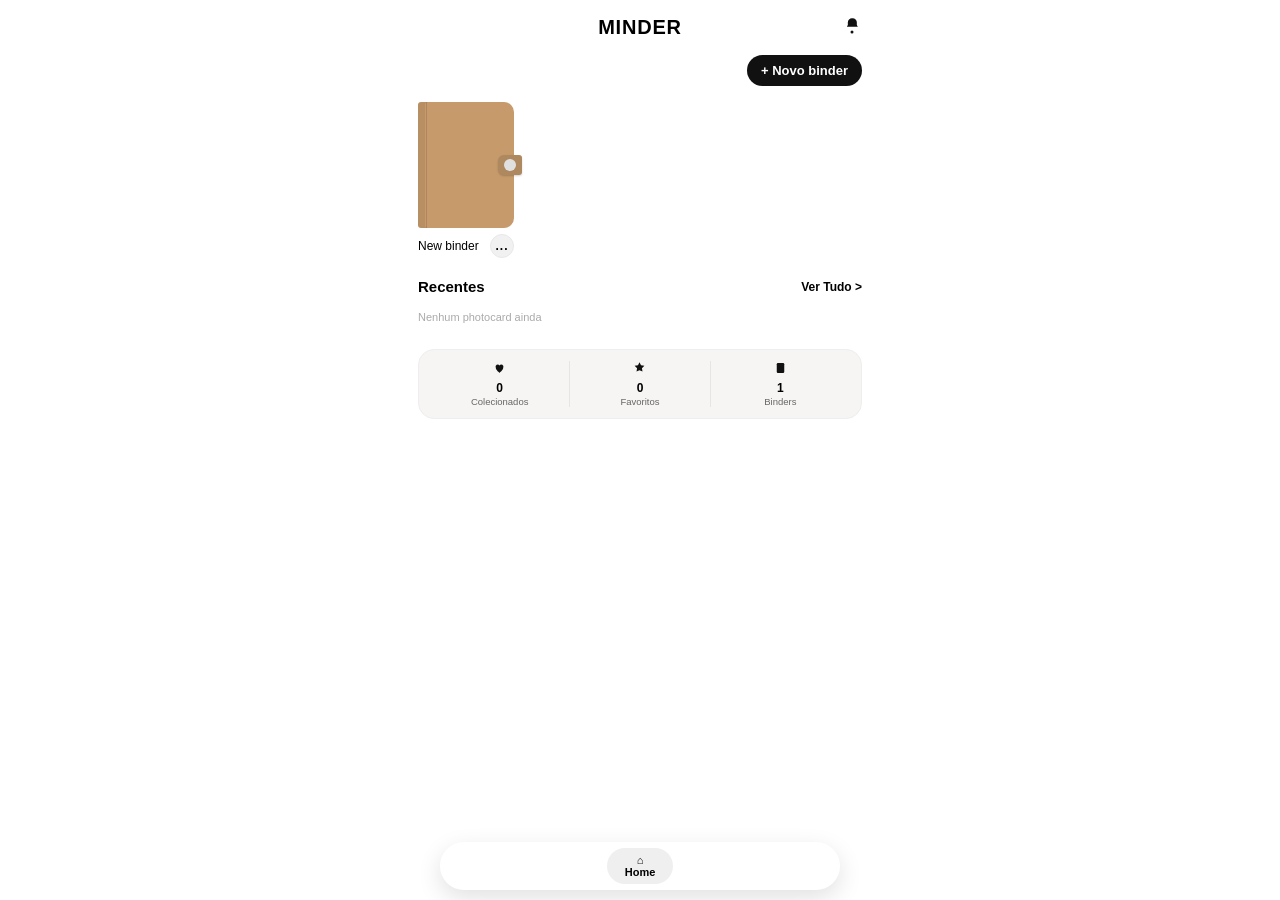
==== commit dd026e24: "minder" ====
--- a/index.html
+++ b/index.html
@@ -2,25 +2,19 @@
 <html lang="pt-BR">
 <head><meta charset="UTF-8"><meta name="viewport" content="width=device-width, initial-scale=1.0"><title>MINDER</title><link rel="stylesheet" href="style.css"></head>
 <body>
-<header><h1>MINDER</h1><button class="bell"><svg viewBox="0 0 24 24"><path d="M12 2a5 5 0 0 0-5 5v3.2l-1.2 2H19l-1.2-2V7a5 5 0 0 0-5-5z"/><circle cx="12" cy="18.5" r="1.8"/></svg></button></header>
-
-<div class="top-action"><button id="btnNovo" class="btn-black">+ Novo binder</button></div>
-
+<header><h1>MINDER</h1><button class="bell" type="button"><svg viewBox="0 0 24 24"><path d="M12 2a5 5 0 0 0-5 5v3.2l-1.2 2H19l-1.2-2V7a5 5 0 0 0-5-5z"/><circle cx="12" cy="18.5" r="1.8"/></svg></button></header>
+<div class="top-action"><button id="btnNovo" class="btn-black" type="button">+ Novo binder</button></div>
 <div class="binder-area" id="binderArea">
   <div class="binder-card" data-name="New binder">
       <div class="binder" style="--cor:#C69A6B"><div class="lacre"><span></span></div></div>
-          <div class="binder-info"><span class="label">New binder</span><button class="dots-btn">...</button><div class="menu hidden"><button data-a="capa">Editar capa</button><button data-a="renomear">Renomear</button><button data-a="apagar" class="danger">Apagar</button></div></div>
+          <div class="binder-info"><span class="label">New binder</span><button class="dots-btn" type="button">...</button><div class="menu hidden"><button type="button" data-a="capa">Editar capa</button><button type="button" data-a="renomear">Renomear</button><button type="button" data-a="apagar" class="danger">Apagar</button></div></div>
             </div>
             </div>
-
-            <section class="recentes"><div class="recentes-head"><h2>Recentes</h2><button id="verTudo">Ver Tudo ></button></div><div class="recentes-grid" id="recentesGrid"></div><p class="empty-text" id="emptyText">Nenhum photocard ainda</p></section>
-
+            <section class="recentes"><div class="recentes-head"><h2>Recentes</h2><button id="verTudo" type="button">Ver Tudo ></button></div><div class="recentes-grid" id="recentesGrid"></div><p class="empty-text" id="emptyText">Nenhum photocard ainda</p></section>
             <div class="stats"><div><svg viewBox="0 0 24 24" class="ico"><path d="M12 19s-6-4.2-6-8.5A3.5 3.5 0 0 1 12 7a3.5 3.5 0 0 1 6 3.5C18 14.8 12 19 12 19z"/></svg><b id="c1">0</b><p>Colecionados</p></div><div><svg viewBox="0 0 24 24" class="ico"><path d="M12 2l2.4 4.9 5.4.8-3.9 3.8.9 5.4L12 14.8l-4.8 2.1.9-5.4L4.2 7.7l5.4-.8z"/></svg><b>0</b><p>Favoritos</p></div><div><svg viewBox="0 0 24 24" class="ico"><rect x="6" y="3" width="12" height="16" rx="2"/></svg><b id="cBinders">1</b><p>Binders</p></div></div>
-
-            <nav class="nav"><button class="home-active">⌂<br>Home</button></nav>
-
+            <nav class="nav"><button class="home-active" type="button">⌂<br>Home</button></nav>
             <div id="binderPage" class="binder-page hidden">
-              <div class="bp-top"><button id="voltar">‹ Voltar</button></div>
+              <div class="bp-top"><button id="voltar" type="button">‹ Voltar</button></div>
                 <div class="bp-sub"><span id="paginaInfo">Página 1 de 2</span><b id="cheiosInfo">0/4 cheios</b></div>
                   <div class="bp-grid-wrap"><div class="bp-grid">
                       <div class="slot"><svg viewBox="0 0 24 24"><rect x="3" y="3" width="18" height="18" rx="3"/><circle cx="9" cy="9" r="1.2"/><path d="M21 14l-4-4-4 4"/></svg><p>toque para colocar<br>um photocard</p><input type="file" accept="image/*" hidden></div>
@@ -28,10 +22,9 @@
                               <div class="slot"><svg viewBox="0 0 24 24"><rect x="3" y="3" width="18" height="18" rx="3"/><circle cx="9" cy="9" r="1.2"/><path d="M21 14l-4-4-4 4"/></svg><p>toque para colocar<br>um photocard</p><input type="file" accept="image/*" hidden></div>
                                   <div class="slot"><svg viewBox="0 0 24 24"><rect x="3" y="3" width="18" height="18" rx="3"/><circle cx="9" cy="9" r="1.2"/><path d="M21 14l-4-4-4 4"/></svg><p>toque para colocar<br>um photocard</p><input type="file" accept="image/*" hidden></div>
                                     </div></div>
-                                      <div class="bp-footer"><button id="ant">Anterior</button><div class="dots"><span class="dot active"></span><span class="dot"></span></div><button id="prox">Próxima</button></div>
+                                      <div class="bp-footer"><button id="ant" type="button">Anterior</button><div class="dots"><span class="dot active"></span><span class="dot"></span></div><button id="prox" type="button">Próxima</button></div>
                                       </div>
-
-                                      <div id="modalNovo" class="modal hidden"><div class="box"><h3>Novo Binder</h3><input id="inputNome" placeholder="Nome do binder"><div class="actions"><button id="cancelar">Cancelar</button><button id="criar" class="btn-black">Criar</button></div></div></div>
+                                      <div id="modalNovo" class="modal hidden"><div class="box"><h3>Novo Binder</h3><input id="inputNome" placeholder="Nome do binder"><div class="actions"><button id="cancelar" type="button">Cancelar</button><button id="criar" class="btn-black" type="button">Criar</button></div></div></div>
                                       <input id="colorPicker" type="color" hidden>
                                       <script src="script.js"></script>
                                       </body></html>
--- a/style.css
+++ b/style.css
@@ -5,22 +5,21 @@
 .bell{position:absolute;right:18px;top:50%;transform:translateY(-50%);border:none;background:none;cursor:pointer}.bell svg{width:20px;height:20px;fill:#111}
 .top-action{display:flex;justify-content:flex-end;padding:0 18px}
 .btn-black{background:#111;color:#fff;border:none;border-radius:999px;padding:8px 14px;font-weight:600;font-size:13px;cursor:pointer}
-.binder-area{display:flex;gap:20px;padding:16px 18px;overflow-x:auto}
-.binder-card{flex-shrink:0;cursor:pointer;width:88px;position:relative}
-.binder{width:88px;height:118px;background:var(--cor);border-radius:3px 10px 10px 3px;position:relative;box-shadow:inset 7px 0 0 rgba(0,0,0,.07)}
+.binder-area{display:flex;gap:20px;padding:16px 18px 8px;overflow-x:auto}
+.binder-card{flex-shrink:0;cursor:pointer;width:96px;position:relative;-webkit-tap-highlight-color:transparent;user-select:none}
+.binder{width:96px;height:126px;background:var(--cor);border-radius:3px 10px 10px 3px;position:relative;box-shadow:inset 7px 0 0 rgba(0,0,0,.07)}
 .binder::before{content:'';position:absolute;left:8px;top:0;bottom:0;width:1.2px;background:rgba(0,0,0,.12)}
 .binder .lacre{position:absolute;right:-8px;top:50%;transform:translateY(-50%);width:24px;height:20px;background:var(--cor);filter:brightness(.88);border-radius:6px 3px 3px 6px;display:flex;align-items:center;justify-content:center;box-shadow:0 1px 2px rgba(0,0,0,.18)}
 .binder .lacre span{width:12px;height:12px;background:#fff;border-radius:50%;display:block}
-.binder-info{display:flex;align-items:center;justify-content:space-between;margin-top:6px;position:relative}
-.label{font-size:11px;font-weight:500;max-width:54px;overflow:hidden;text-overflow:ellipsis;white-space:nowrap}
-.dots-btn{width:22px;height:22px;border-radius:50%;border:none;background:#f1f1f1;font-weight:700;font-size:12px;letter-spacing:1px;cursor:pointer;display:flex;align-items:center;justify-content:center;line-height:1}
-.menu{position:absolute;right:0;top:24px;background:#fff;border:1px solid #eee;border-radius:10px;box-shadow:0 8px 20px rgba(0,0,0,.12);z-index:10;display:flex;flex-direction:column;min-width:120px;overflow:hidden}
+.binder-info{display:flex;align-items:center;justify-content:space-between;margin-top:6px;position:relative;gap:6px}
+.label{font-size:12px;font-weight:500;max-width:62px;overflow:hidden;text-overflow:ellipsis;white-space:nowrap}
+.dots-btn{width:24px;height:24px;border-radius:50%;border:1px solid #e8e8e8;background:#f1f1f1;font-weight:700;font-size:12px;letter-spacing:1px;cursor:pointer;display:flex;align-items:center;justify-content:center;line-height:1;flex-shrink:0;-webkit-tap-highlight-color:transparent}
+.menu{position:absolute;right:0;top:26px;background:#fff;border:1px solid #eee;border-radius:10px;box-shadow:0 8px 20px rgba(0,0,0,.12);z-index:10;display:flex;flex-direction:column;min-width:120px;overflow:hidden}
 .menu.hidden{display:none}.menu button{border:none;background:#fff;padding:10px 12px;text-align:left;font-size:12px;cursor:pointer}.menu button:hover{background:#f7f7f7}.menu .danger{color:#d33}
 .recentes{padding:12px 18px}.recentes-head{display:flex;justify-content:space-between;align-items:center}.recentes-head h2{font-size:15px}.recentes-head button{border:none;background:none;font-weight:700;font-size:12px}
 .recentes-grid{display:flex;gap:8px;margin-top:10px;overflow-x:auto}.card{width:54px;height:72px;border-radius:7px;background:#eee;background-size:cover;background-position:center;flex-shrink:0}.empty-text{font-size:11px;color:#aaa;margin-top:6px}
 .stats{display:flex;background:#f7f5f3;border-radius:16px;margin:14px 18px;padding:11px;border:1px solid #eee}.stats div{flex:1;text-align:center;border-right:1px solid #e5e5e5}.stats div:last-child{border:none}.ico{width:15px;height:15px;fill:#111;margin:0 auto 2px;display:block}.stats b{font-size:12px}.stats p{font-size:9.5px;color:#666}
 .nav{position:fixed;bottom:10px;left:50%;transform:translateX(-50%);width:92%;max-width:400px;background:#fff;border-radius:999px;box-shadow:0 8px 24px rgba(0,0,0,.12);display:flex;justify-content:center;padding:6px}.home-active{border:none;background:#efefef;border-radius:999px;padding:6px 18px;font-weight:700;font-size:11px}
-/* PÁGINA INTERNA CORRIGIDA - MENOR E CENTRALIZADA */
 .binder-page{position:fixed;inset:0;background:#fff;z-index:100;display:flex;flex-direction:column;padding:12px;max-width:480px;margin:0 auto}
 .binder-page.hidden{display:none}
 .bp-top{display:flex;justify-content:flex-start;padding:4px 0}.bp-top button{border:1px solid #ddd;background:#fff;border-radius:8px;padding:5px 10px;font-size:12px;cursor:pointer}
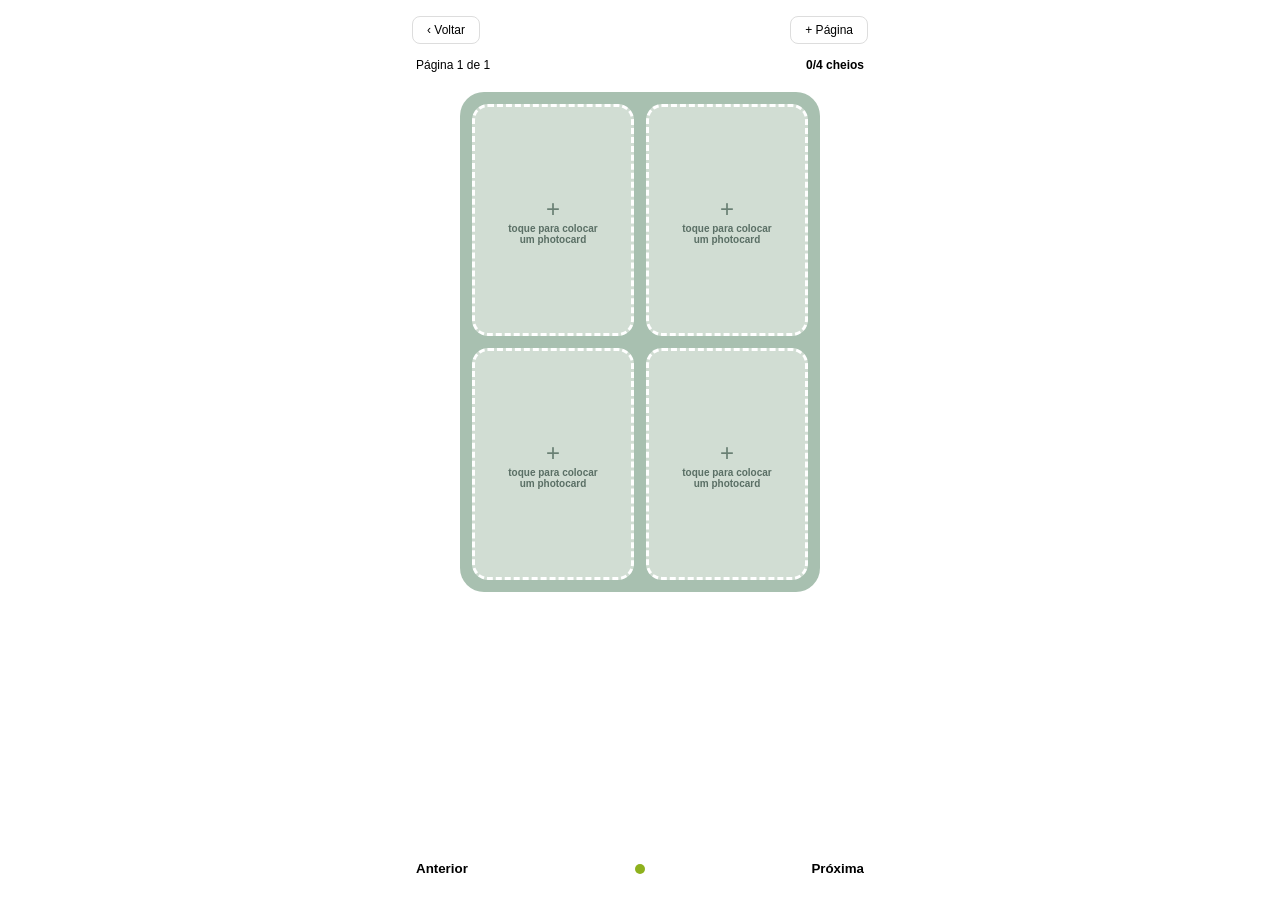
==== commit d769ec1c: "minder" ====
--- a/index.html
+++ b/index.html
@@ -1,30 +1,28 @@
 <!DOCTYPE html>
 <html lang="pt-BR">
-<head><meta charset="UTF-8"><meta name="viewport" content="width=device-width, initial-scale=1.0"><title>MINDER</title><link rel="stylesheet" href="style.css"></head>
+<head>
+<meta charset="UTF-8"><meta name="viewport" content="width=device-width,initial-scale=1">
+<title>MINDER</title>
+<link rel="stylesheet" href="style.css">
+</head>
 <body>
-<header><h1>MINDER</h1><button class="bell" type="button"><svg viewBox="0 0 24 24"><path d="M12 2a5 5 0 0 0-5 5v3.2l-1.2 2H19l-1.2-2V7a5 5 0 0 0-5-5z"/><circle cx="12" cy="18.5" r="1.8"/></svg></button></header>
-<div class="top-action"><button id="btnNovo" class="btn-black" type="button">+ Novo binder</button></div>
-<div class="binder-area" id="binderArea">
-  <div class="binder-card" data-name="New binder">
-      <div class="binder" style="--cor:#C69A6B"><div class="lacre"><span></span></div></div>
-          <div class="binder-info"><span class="label">New binder</span><button class="dots-btn" type="button">...</button><div class="menu hidden"><button type="button" data-a="capa">Editar capa</button><button type="button" data-a="renomear">Renomear</button><button type="button" data-a="apagar" class="danger">Apagar</button></div></div>
-            </div>
-            </div>
-            <section class="recentes"><div class="recentes-head"><h2>Recentes</h2><button id="verTudo" type="button">Ver Tudo ></button></div><div class="recentes-grid" id="recentesGrid"></div><p class="empty-text" id="emptyText">Nenhum photocard ainda</p></section>
-            <div class="stats"><div><svg viewBox="0 0 24 24" class="ico"><path d="M12 19s-6-4.2-6-8.5A3.5 3.5 0 0 1 12 7a3.5 3.5 0 0 1 6 3.5C18 14.8 12 19 12 19z"/></svg><b id="c1">0</b><p>Colecionados</p></div><div><svg viewBox="0 0 24 24" class="ico"><path d="M12 2l2.4 4.9 5.4.8-3.9 3.8.9 5.4L12 14.8l-4.8 2.1.9-5.4L4.2 7.7l5.4-.8z"/></svg><b>0</b><p>Favoritos</p></div><div><svg viewBox="0 0 24 24" class="ico"><rect x="6" y="3" width="12" height="16" rx="2"/></svg><b id="cBinders">1</b><p>Binders</p></div></div>
-            <nav class="nav"><button class="home-active" type="button">⌂<br>Home</button></nav>
-            <div id="binderPage" class="binder-page hidden">
-              <div class="bp-top"><button id="voltar" type="button">‹ Voltar</button></div>
-                <div class="bp-sub"><span id="paginaInfo">Página 1 de 2</span><b id="cheiosInfo">0/4 cheios</b></div>
-                  <div class="bp-grid-wrap"><div class="bp-grid">
-                      <div class="slot"><svg viewBox="0 0 24 24"><rect x="3" y="3" width="18" height="18" rx="3"/><circle cx="9" cy="9" r="1.2"/><path d="M21 14l-4-4-4 4"/></svg><p>toque para colocar<br>um photocard</p><input type="file" accept="image/*" hidden></div>
-                          <div class="slot"><svg viewBox="0 0 24 24"><rect x="3" y="3" width="18" height="18" rx="3"/><circle cx="9" cy="9" r="1.2"/><path d="M21 14l-4-4-4 4"/></svg><p>toque para colocar<br>um photocard</p><input type="file" accept="image/*" hidden></div>
-                              <div class="slot"><svg viewBox="0 0 24 24"><rect x="3" y="3" width="18" height="18" rx="3"/><circle cx="9" cy="9" r="1.2"/><path d="M21 14l-4-4-4 4"/></svg><p>toque para colocar<br>um photocard</p><input type="file" accept="image/*" hidden></div>
-                                  <div class="slot"><svg viewBox="0 0 24 24"><rect x="3" y="3" width="18" height="18" rx="3"/><circle cx="9" cy="9" r="1.2"/><path d="M21 14l-4-4-4 4"/></svg><p>toque para colocar<br>um photocard</p><input type="file" accept="image/*" hidden></div>
-                                    </div></div>
-                                      <div class="bp-footer"><button id="ant" type="button">Anterior</button><div class="dots"><span class="dot active"></span><span class="dot"></span></div><button id="prox" type="button">Próxima</button></div>
-                                      </div>
-                                      <div id="modalNovo" class="modal hidden"><div class="box"><h3>Novo Binder</h3><input id="inputNome" placeholder="Nome do binder"><div class="actions"><button id="cancelar" type="button">Cancelar</button><button id="criar" class="btn-black" type="button">Criar</button></div></div></div>
-                                      <input id="colorPicker" type="color" hidden>
-                                      <script src="script.js"></script>
-                                      </body></html>+<div class="binder-page">
+  <div class="bp-top"><button id="voltar">‹ Voltar</button><button id="btnNovaPagina">+ Página</button></div>
+    <div class="bp-sub"><span id="paginaInfo"></span><b id="cheiosInfo"></b></div>
+      <div class="bp-grid-wrap"><div class="bp-grid" id="bpGrid"></div></div>
+        <div class="bp-footer"><button id="ant">Anterior</button><div class="dots" id="dots"></div><button id="prox">Próxima</button></div>
+        </div>
+
+        <div id="cardModal" class="card-modal hidden">
+          <div class="card-box">
+              <div class="sleeve"><img id="cardModalImg"></div>
+                  <input id="cardNome" placeholder="Nome do card">
+                      <select id="cardTipo"><option>ALBUM</option><option>POB</option><option>LUCKY</option><option>OUTROS</option></select>
+                          <button id="salvarCard" class="btn-black">Salvar</button>
+                              <button id="fecharCard" class="btn-ghost">Fechar</button>
+                                </div>
+                                </div>
+                                <input id="fileGlobal" type="file" accept="image/*" hidden>
+                                <script src="script.js"></script>
+                                </body>
+                                </html>
--- a/style.css
+++ b/style.css
@@ -1,32 +1,22 @@
 *{margin:0;padding:0;box-sizing:border-box;font-family:Inter,Arial,sans-serif}
-body{background:#fff;padding-bottom:90px;max-width:480px;margin:0 auto}
-header{position:relative;display:flex;justify-content:center;padding:16px 18px;align-items:center}
-header h1{font-weight:900;font-size:20px;letter-spacing:.8px;text-align:center}
-.bell{position:absolute;right:18px;top:50%;transform:translateY(-50%);border:none;background:none;cursor:pointer}.bell svg{width:20px;height:20px;fill:#111}
-.top-action{display:flex;justify-content:flex-end;padding:0 18px}
-.btn-black{background:#111;color:#fff;border:none;border-radius:999px;padding:8px 14px;font-weight:600;font-size:13px;cursor:pointer}
-.binder-area{display:flex;gap:20px;padding:16px 18px 8px;overflow-x:auto}
-.binder-card{flex-shrink:0;cursor:pointer;width:96px;position:relative;-webkit-tap-highlight-color:transparent;user-select:none}
-.binder{width:96px;height:126px;background:var(--cor);border-radius:3px 10px 10px 3px;position:relative;box-shadow:inset 7px 0 0 rgba(0,0,0,.07)}
-.binder::before{content:'';position:absolute;left:8px;top:0;bottom:0;width:1.2px;background:rgba(0,0,0,.12)}
-.binder .lacre{position:absolute;right:-8px;top:50%;transform:translateY(-50%);width:24px;height:20px;background:var(--cor);filter:brightness(.88);border-radius:6px 3px 3px 6px;display:flex;align-items:center;justify-content:center;box-shadow:0 1px 2px rgba(0,0,0,.18)}
-.binder .lacre span{width:12px;height:12px;background:#fff;border-radius:50%;display:block}
-.binder-info{display:flex;align-items:center;justify-content:space-between;margin-top:6px;position:relative;gap:6px}
-.label{font-size:12px;font-weight:500;max-width:62px;overflow:hidden;text-overflow:ellipsis;white-space:nowrap}
-.dots-btn{width:24px;height:24px;border-radius:50%;border:1px solid #e8e8e8;background:#f1f1f1;font-weight:700;font-size:12px;letter-spacing:1px;cursor:pointer;display:flex;align-items:center;justify-content:center;line-height:1;flex-shrink:0;-webkit-tap-highlight-color:transparent}
-.menu{position:absolute;right:0;top:26px;background:#fff;border:1px solid #eee;border-radius:10px;box-shadow:0 8px 20px rgba(0,0,0,.12);z-index:10;display:flex;flex-direction:column;min-width:120px;overflow:hidden}
-.menu.hidden{display:none}.menu button{border:none;background:#fff;padding:10px 12px;text-align:left;font-size:12px;cursor:pointer}.menu button:hover{background:#f7f7f7}.menu .danger{color:#d33}
-.recentes{padding:12px 18px}.recentes-head{display:flex;justify-content:space-between;align-items:center}.recentes-head h2{font-size:15px}.recentes-head button{border:none;background:none;font-weight:700;font-size:12px}
-.recentes-grid{display:flex;gap:8px;margin-top:10px;overflow-x:auto}.card{width:54px;height:72px;border-radius:7px;background:#eee;background-size:cover;background-position:center;flex-shrink:0}.empty-text{font-size:11px;color:#aaa;margin-top:6px}
-.stats{display:flex;background:#f7f5f3;border-radius:16px;margin:14px 18px;padding:11px;border:1px solid #eee}.stats div{flex:1;text-align:center;border-right:1px solid #e5e5e5}.stats div:last-child{border:none}.ico{width:15px;height:15px;fill:#111;margin:0 auto 2px;display:block}.stats b{font-size:12px}.stats p{font-size:9.5px;color:#666}
-.nav{position:fixed;bottom:10px;left:50%;transform:translateX(-50%);width:92%;max-width:400px;background:#fff;border-radius:999px;box-shadow:0 8px 24px rgba(0,0,0,.12);display:flex;justify-content:center;padding:6px}.home-active{border:none;background:#efefef;border-radius:999px;padding:6px 18px;font-weight:700;font-size:11px}
 .binder-page{position:fixed;inset:0;background:#fff;z-index:100;display:flex;flex-direction:column;padding:12px;max-width:480px;margin:0 auto}
-.binder-page.hidden{display:none}
-.bp-top{display:flex;justify-content:flex-start;padding:4px 0}.bp-top button{border:1px solid #ddd;background:#fff;border-radius:8px;padding:5px 10px;font-size:12px;cursor:pointer}
+.bp-top{display:flex;justify-content:space-between;padding:4px 0}.bp-top button{border:1px solid #ddd;background:#fff;border-radius:8px;padding:6px 14px;font-size:12px;cursor:pointer}
 .bp-sub{display:flex;justify-content:space-between;padding:10px 4px;font-size:12px}
-.bp-grid-wrap{display:flex;justify-content:center;align-items:center;flex:1}
-.bp-grid{background:#a8bfae;border-radius:18px;padding:10px;display:grid;grid-template-columns:1fr 1fr;gap:10px;width:100%;max-width:340px;margin:0 auto}
-.slot{background:#d1ddd3;border:2px solid #fff;border-radius:14px;aspect-ratio:3/4.3;display:flex;flex-direction:column;align-items:center;justify-content:center;cursor:pointer;position:relative;overflow:hidden;padding:10px}
-.slot svg{width:26px;height:26px;stroke:#6a8074;fill:none;stroke-width:1.4}.slot p{font-size:9.5px;color:#5a6f65;margin-top:6px;font-weight:600;text-align:center;line-height:1.2}.slot img{position:absolute;inset:0;width:100%;height:100%;object-fit:cover}
-.bp-footer{display:flex;justify-content:space-between;align-items:center;padding:12px 4px;font-size:12px;color:#777}.bp-footer button{border:none;background:none;font-weight:700;cursor:pointer}.dots{display:flex;gap:6px}.dot{width:10px;height:10px;background:#dde8e1;border-radius:50%}.dot.active{background:#8eb11d}
-.modal{position:fixed;inset:0;background:rgba(0,0,0,.45);display:flex;align-items:center;justify-content:center;z-index:200}.modal.hidden{display:none}.box{background:#fff;padding:18px;border-radius:16px;width:85%;max-width:300px}.box input{width:100%;padding:10px;border:1px solid #ddd;border-radius:8px;margin-top:10px}.actions{display:flex;justify-content:flex-end;gap:8px;margin-top:12px}+.bp-grid-wrap{display:flex;justify-content:center;flex:1;padding-top:10px}
+.bp-grid{background:#a8c0b0;border-radius:24px;padding:12px;display:grid;grid-template-columns:1fr 1fr;gap:12px;width:100%;max-width:360px;height:fit-content}
+.slot{background:#fff;border:4px solid #dbe9e0;border-radius:16px;aspect-ratio:3/4.3;position:relative;overflow:hidden;cursor:pointer}
+.slot.empty{background:#d1ddd3;border:3px dashed #fff;display:flex;flex-direction:column;align-items:center;justify-content:center}
+.card-img{position:absolute;inset:0;width:100%;height:100%;object-fit:cover;border-radius:12px}
+.slot.tenho.card-img{opacity:.35}
+.star{position:absolute;top:8px;left:8px;width:34px;height:34px;background:radial-gradient(circle at 35% 35%,#FFEB8A 0%,#FFD700 45%,#D4A017 100%);border:1.5px solid #B8860B;border-radius:50%;display:flex;align-items:center;justify-content:center;z-index:3;box-shadow:0 2px 8px rgba(0,0,0,.18)}
+.star::after{content:'★';font-size:18px;color:#8B6914}
+.badge{position:absolute;bottom:8px;right:8px;padding:6px 12px;border-radius:10px;font-size:12px;font-weight:700;color:#fff;z-index:3;cursor:pointer}
+.badge.tenho{background:#2ECC71}.badge.desejo{background:#E74C3C}.badge.caminho{background:#FF8C00}
+.bp-footer{display:flex;justify-content:space-between;align-items:center;padding:12px 4px;font-size:12px;color:#777;margin-top:auto}.bp-footer button{border:none;background:none;font-weight:700;cursor:pointer}
+.dots{display:flex;gap:6px}.dot{width:10px;height:10px;background:#dde8e1;border-radius:50%}.dot.active{background:#8eb11d}
+.card-modal{position:fixed;inset:0;background:rgba(0,0,0,.45);display:flex;align-items:center;justify-content:center;z-index:200;padding:16px}.hidden{display:none!important}
+.card-box{background:#fff;border-radius:20px;width:100%;max-width:320px;padding:16px;display:flex;flex-direction:column;gap:10px}
+.sleeve{background:#fff;border:1px solid #eee;border-radius:14px;padding:8px;display:flex;justify-content:center;box-shadow:0 8px 20px rgba(0,0,0,.12);transform:rotate(-1deg);align-self:center}
+.sleeve img{width:160px;aspect-ratio:3/4.3;object-fit:cover;border-radius:10px}
+.card-box input,.card-box select{width:100%;padding:10px;border:1px solid #ddd;border-radius:8px}
+.btn-black{background:#111;color:#fff;border:none;border-radius:999px;padding:10px;font-weight:600}.btn-ghost{border:none;background:none;font-size:12px;color:#777}
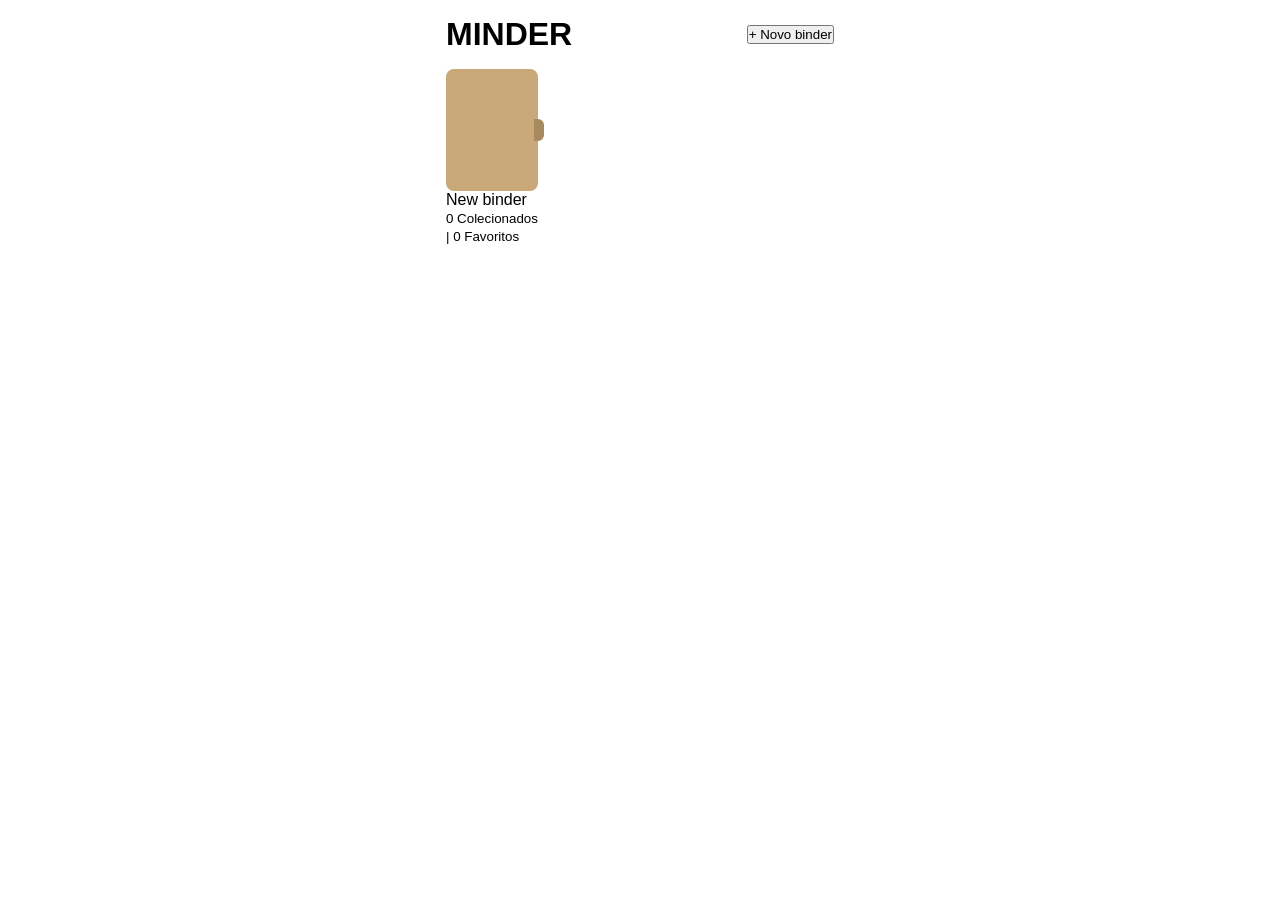
==== commit fb21ef81: "minder" ====
--- a/index.html
+++ b/index.html
@@ -1,28 +1,23 @@
 <!DOCTYPE html>
 <html lang="pt-BR">
 <head>
-<meta charset="UTF-8"><meta name="viewport" content="width=device-width,initial-scale=1">
-<title>MINDER</title>
-<link rel="stylesheet" href="style.css">
+<meta charset="UTF-8">
+<meta name="viewport" content="width=device-width,initial-scale=1">
+<link rel="stylesheet" href="style-home.css">
+<title>MINDER - Home</title>
 </head>
 <body>
-<div class="binder-page">
-  <div class="bp-top"><button id="voltar">‹ Voltar</button><button id="btnNovaPagina">+ Página</button></div>
-    <div class="bp-sub"><span id="paginaInfo"></span><b id="cheiosInfo"></b></div>
-      <div class="bp-grid-wrap"><div class="bp-grid" id="bpGrid"></div></div>
-        <div class="bp-footer"><button id="ant">Anterior</button><div class="dots" id="dots"></div><button id="prox">Próxima</button></div>
-        </div>
-
-        <div id="cardModal" class="card-modal hidden">
-          <div class="card-box">
-              <div class="sleeve"><img id="cardModalImg"></div>
-                  <input id="cardNome" placeholder="Nome do card">
-                      <select id="cardTipo"><option>ALBUM</option><option>POB</option><option>LUCKY</option><option>OUTROS</option></select>
-                          <button id="salvarCard" class="btn-black">Salvar</button>
-                              <button id="fecharCard" class="btn-ghost">Fechar</button>
-                                </div>
-                                </div>
-                                <input id="fileGlobal" type="file" accept="image/*" hidden>
-                                <script src="script.js"></script>
-                                </body>
-                                </html>+<div class="home-page">
+  <div class="home-header">
+      <h1>MINDER</h1>
+          <button>+ Novo binder</button>
+            </div>
+              <div class="binder-card">
+                  <div class="binder-cover"></div>
+                      <p>New binder</p>
+                          <small>0 Colecionados | 0 Favoritos</small>
+                            </div>
+                            </div>
+                            <script src="script-home.js"></script>
+                            </body>
+                            </html>
--- a/style-home.css
+++ b/style-home.css
@@ -0,0 +1,6 @@
+*{margin:0;padding:0;box-sizing:border-box;font-family:Inter,sans-serif}
+.home-page{max-width:420px;margin:0 auto;min-height:100dvh;padding:16px;display:flex;flex-direction:column;gap:16px;background:#fff}
+.home-header{display:flex;justify-content:space-between;align-items:center}
+.binder-card{width:92px}
+.binder-cover{width:92px;height:122px;background:#c9a97a;border-radius:8px;position:relative}
+.binder-cover::after{content:'';position:absolute;right:-6px;top:50%;width:10px;height:22px;background:#a88a5f;border-radius:0 6px 6px 0;transform:translateY(-50%)}
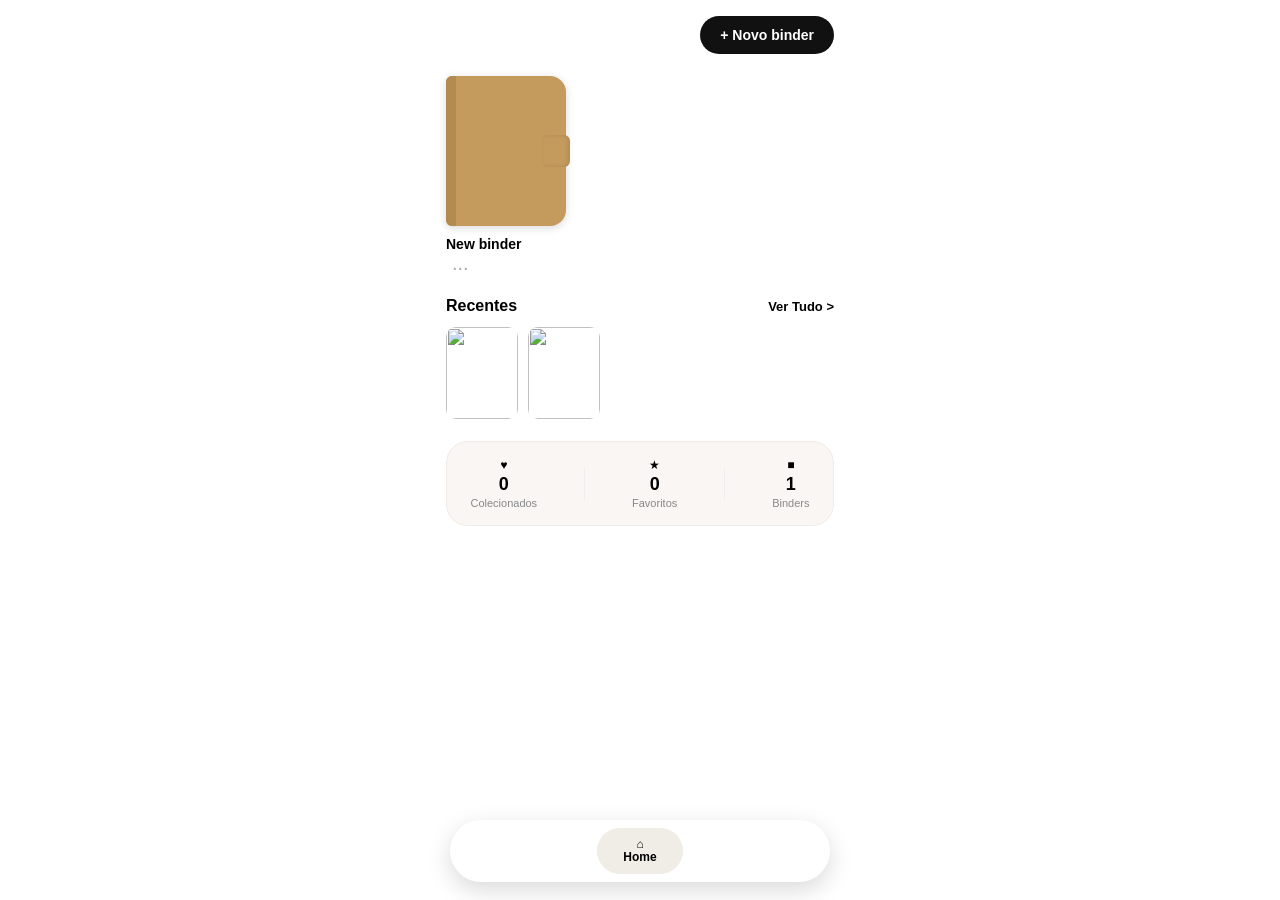
==== commit 3b935710: "minder" ====
--- a/index.html
+++ b/index.html
@@ -2,22 +2,42 @@
 <html lang="pt-BR">
 <head>
 <meta charset="UTF-8">
-<meta name="viewport" content="width=device-width,initial-scale=1">
+<meta name="viewport" content="width=device-width, initial-scale=1.0">
+<title>MINDER</title>
 <link rel="stylesheet" href="style-home.css">
-<title>MINDER - Home</title>
 </head>
 <body>
-<div class="home-page">
-  <div class="home-header">
-      <h1>MINDER</h1>
-          <button>+ Novo binder</button>
-            </div>
-              <div class="binder-card">
-                  <div class="binder-cover"></div>
-                      <p>New binder</p>
-                          <small>0 Colecionados | 0 Favoritos</small>
-                            </div>
-                            </div>
-                            <script src="script-home.js"></script>
-                            </body>
-                            </html>+<div class="app">
+  <div class="top-bar">
+      <button class="btn-novo" onclick="location.href='binder.html'">+ Novo binder</button>
+        </div>
+
+          <div class="binder-area" onclick="location.href='binder.html'">
+              <div class="binder-icon"></div>
+                  <p>New binder</p>
+                      <span>...</span>
+                        </div>
+
+                          <div class="recentes-area">
+                              <div class="recentes-top">
+                                    <h3>Recentes</h3>
+                                          <a>Ver Tudo ></a>
+                                              </div>
+                                                  <div class="recentes-lista" id="recentesLista"></div>
+                                                    </div>
+
+                                                      <div class="stats-box">
+                                                          <div class="stat"><span>♥</span><b id="qtdCol">2</b><p>Colecionados</p></div>
+                                                              <div class="line"></div>
+                                                                  <div class="stat"><span>★</span><b id="qtdFav">0</b><p>Favoritos</p></div>
+                                                                      <div class="line"></div>
+                                                                          <div class="stat"><span>■</span><b>1</b><p>Binders</p></div>
+                                                                            </div>
+
+                                                                              <div class="bottom-nav">
+                                                                                  <button class="active">⌂<br>Home</button>
+                                                                                    </div>
+                                                                                    </div>
+                                                                                    <script src="script-home.js"></script>
+                                                                                    </body>
+                                                                                    </html>
--- a/style-home.css
+++ b/style-home.css
@@ -1,6 +1,21 @@
-*{margin:0;padding:0;box-sizing:border-box;font-family:Inter,sans-serif}
-.home-page{max-width:420px;margin:0 auto;min-height:100dvh;padding:16px;display:flex;flex-direction:column;gap:16px;background:#fff}
-.home-header{display:flex;justify-content:space-between;align-items:center}
-.binder-card{width:92px}
-.binder-cover{width:92px;height:122px;background:#c9a97a;border-radius:8px;position:relative}
-.binder-cover::after{content:'';position:absolute;right:-6px;top:50%;width:10px;height:22px;background:#a88a5f;border-radius:0 6px 6px 0;transform:translateY(-50%)}+*{margin:0;padding:0;box-sizing:border-box;font-family:Inter,Arial,sans-serif}
+body{background:#fff}
+.app{max-width:420px;margin:0 auto;min-height:100dvh;padding:16px 16px 100px 16px;display:flex;flex-direction:column;gap:22px}
+.top-bar{display:flex;justify-content:flex-end}
+.btn-novo{background:#111;color:#fff;border:0;border-radius:999px;padding:11px 20px;font-weight:700;font-size:14px;cursor:pointer}
+.binder-area{width:120px;cursor:pointer}
+.binder-icon{width:120px;height:150px;background:#c49a5d;border-radius:6px 16px 16px 6px;position:relative;box-shadow:0 2px 8px rgba(0,0,0,.15)}
+.binder-icon::before{content:'';position:absolute;left:0;top:0;width:10px;height:100%;background:#b38a4f;border-radius:6px 0 0 6px}
+.binder-icon::after{content:'';position:absolute;right:-4px;top:50%;width:28px;height:32px;background:#c49a5d;border-radius:6px;transform:translateY(-50%);box-shadow:inset -2px 0 4px rgba(0,0,0,.1)}
+.binder-area p{font-size:14px;font-weight:600;margin-top:10px}
+.binder-area span{font-size:20px;color:#aaa;margin-left:6px}
+.recentes-top{display:flex;justify-content:space-between;align-items:center}
+.recentes-top h3{font-size:16px}.recentes-top a{font-size:13px;font-weight:600}
+.recentes-lista{display:flex;gap:10px;margin-top:12px}
+.recentes-lista img{width:72px;height:92px;border-radius:10px;object-fit:cover}
+.stats-box{background:#f9f6f4;border:1px solid #f0ebe6;border-radius:22px;display:flex;justify-content:space-around;align-items:center;padding:16px 0}
+.stat{text-align:center;display:flex;flex-direction:column;gap:2px}
+.stat span{font-size:12px}.stat b{font-size:18px}.stat p{font-size:11px;color:#888}
+.line{width:1px;height:32px;background:#eee}
+.bottom-nav{position:fixed;bottom:18px;left:50%;transform:translateX(-50%);width:90%;max-width:380px;background:#fff;border-radius:999px;box-shadow:0 8px 24px rgba(0,0,0,.15);display:flex;justify-content:center;padding:8px}
+.bottom-nav button{border:0;background:#f0ece6;border-radius:999px;padding:10px 26px;font-size:12px;font-weight:700;line-height:1.1}
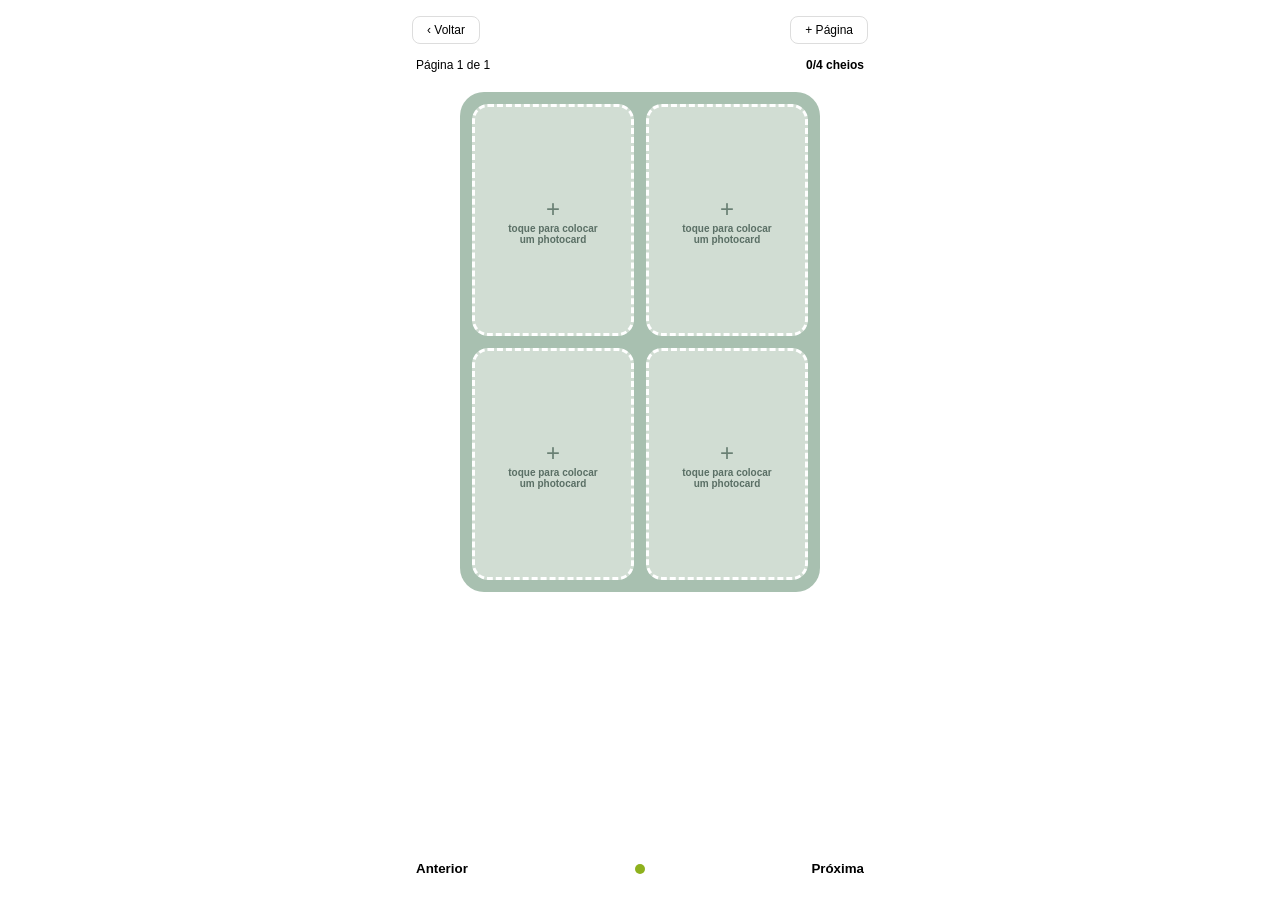
==== commit 3f53d026: "minder" ====
--- a/index.html
+++ b/index.html
@@ -1,43 +1,28 @@
 <!DOCTYPE html>
 <html lang="pt-BR">
 <head>
-<meta charset="UTF-8">
-<meta name="viewport" content="width=device-width, initial-scale=1.0">
+<meta charset="UTF-8"><meta name="viewport" content="width=device-width,initial-scale=1">
 <title>MINDER</title>
-<link rel="stylesheet" href="style-home.css">
+<link rel="stylesheet" href="style.css">
 </head>
 <body>
-<div class="app">
-  <div class="top-bar">
-      <button class="btn-novo" onclick="location.href='binder.html'">+ Novo binder</button>
+<div class="binder-page">
+  <div class="bp-top"><button id="voltar">‹ Voltar</button><button id="btnNovaPagina">+ Página</button></div>
+    <div class="bp-sub"><span id="paginaInfo"></span><b id="cheiosInfo"></b></div>
+      <div class="bp-grid-wrap"><div class="bp-grid" id="bpGrid"></div></div>
+        <div class="bp-footer"><button id="ant">Anterior</button><div class="dots" id="dots"></div><button id="prox">Próxima</button></div>
         </div>
 
-          <div class="binder-area" onclick="location.href='binder.html'">
-              <div class="binder-icon"></div>
-                  <p>New binder</p>
-                      <span>...</span>
-                        </div>
-
-                          <div class="recentes-area">
-                              <div class="recentes-top">
-                                    <h3>Recentes</h3>
-                                          <a>Ver Tudo ></a>
-                                              </div>
-                                                  <div class="recentes-lista" id="recentesLista"></div>
-                                                    </div>
-
-                                                      <div class="stats-box">
-                                                          <div class="stat"><span>♥</span><b id="qtdCol">2</b><p>Colecionados</p></div>
-                                                              <div class="line"></div>
-                                                                  <div class="stat"><span>★</span><b id="qtdFav">0</b><p>Favoritos</p></div>
-                                                                      <div class="line"></div>
-                                                                          <div class="stat"><span>■</span><b>1</b><p>Binders</p></div>
-                                                                            </div>
-
-                                                                              <div class="bottom-nav">
-                                                                                  <button class="active">⌂<br>Home</button>
-                                                                                    </div>
-                                                                                    </div>
-                                                                                    <script src="script-home.js"></script>
-                                                                                    </body>
-                                                                                    </html>+        <div id="cardModal" class="card-modal hidden">
+          <div class="card-box">
+              <div class="sleeve"><img id="cardModalImg"></div>
+                  <input id="cardNome" placeholder="Nome do card">
+                      <select id="cardTipo"><option>ALBUM</option><option>POB</option><option>LUCKY</option><option>OUTROS</option></select>
+                          <button id="salvarCard" class="btn-black">Salvar</button>
+                              <button id="fecharCard" class="btn-ghost">Fechar</button>
+                                </div>
+                                </div>
+                                <input id="fileGlobal" type="file" accept="image/*" hidden>
+                                <script src="script.js"></script>
+                                </body>
+                                </html>
--- a/style.css
+++ b/style.css
@@ -0,0 +1,22 @@
+*{margin:0;padding:0;box-sizing:border-box;font-family:Inter,Arial,sans-serif}
+.binder-page{position:fixed;inset:0;background:#fff;z-index:100;display:flex;flex-direction:column;padding:12px;max-width:480px;margin:0 auto}
+.bp-top{display:flex;justify-content:space-between;padding:4px 0}.bp-top button{border:1px solid #ddd;background:#fff;border-radius:8px;padding:6px 14px;font-size:12px;cursor:pointer}
+.bp-sub{display:flex;justify-content:space-between;padding:10px 4px;font-size:12px}
+.bp-grid-wrap{display:flex;justify-content:center;flex:1;padding-top:10px}
+.bp-grid{background:#a8c0b0;border-radius:24px;padding:12px;display:grid;grid-template-columns:1fr 1fr;gap:12px;width:100%;max-width:360px;height:fit-content}
+.slot{background:#fff;border:4px solid #dbe9e0;border-radius:16px;aspect-ratio:3/4.3;position:relative;overflow:hidden;cursor:pointer}
+.slot.empty{background:#d1ddd3;border:3px dashed #fff;display:flex;flex-direction:column;align-items:center;justify-content:center}
+.card-img{position:absolute;inset:0;width:100%;height:100%;object-fit:cover;border-radius:12px}
+.slot.tenho.card-img{opacity:.35}
+.star{position:absolute;top:8px;left:8px;width:34px;height:34px;background:radial-gradient(circle at 35% 35%,#FFEB8A 0%,#FFD700 45%,#D4A017 100%);border:1.5px solid #B8860B;border-radius:50%;display:flex;align-items:center;justify-content:center;z-index:3;box-shadow:0 2px 8px rgba(0,0,0,.18)}
+.star::after{content:'★';font-size:18px;color:#8B6914}
+.badge{position:absolute;bottom:8px;right:8px;padding:6px 12px;border-radius:10px;font-size:12px;font-weight:700;color:#fff;z-index:3;cursor:pointer}
+.badge.tenho{background:#2ECC71}.badge.desejo{background:#E74C3C}.badge.caminho{background:#FF8C00}
+.bp-footer{display:flex;justify-content:space-between;align-items:center;padding:12px 4px;font-size:12px;color:#777;margin-top:auto}.bp-footer button{border:none;background:none;font-weight:700;cursor:pointer}
+.dots{display:flex;gap:6px}.dot{width:10px;height:10px;background:#dde8e1;border-radius:50%}.dot.active{background:#8eb11d}
+.card-modal{position:fixed;inset:0;background:rgba(0,0,0,.45);display:flex;align-items:center;justify-content:center;z-index:200;padding:16px}.hidden{display:none!important}
+.card-box{background:#fff;border-radius:20px;width:100%;max-width:320px;padding:16px;display:flex;flex-direction:column;gap:10px}
+.sleeve{background:#fff;border:1px solid #eee;border-radius:14px;padding:8px;display:flex;justify-content:center;box-shadow:0 8px 20px rgba(0,0,0,.12);transform:rotate(-1deg);align-self:center}
+.sleeve img{width:160px;aspect-ratio:3/4.3;object-fit:cover;border-radius:10px}
+.card-box input,.card-box select{width:100%;padding:10px;border:1px solid #ddd;border-radius:8px}
+.btn-black{background:#111;color:#fff;border:none;border-radius:999px;padding:10px;font-weight:600}.btn-ghost{border:none;background:none;font-size:12px;color:#777}
